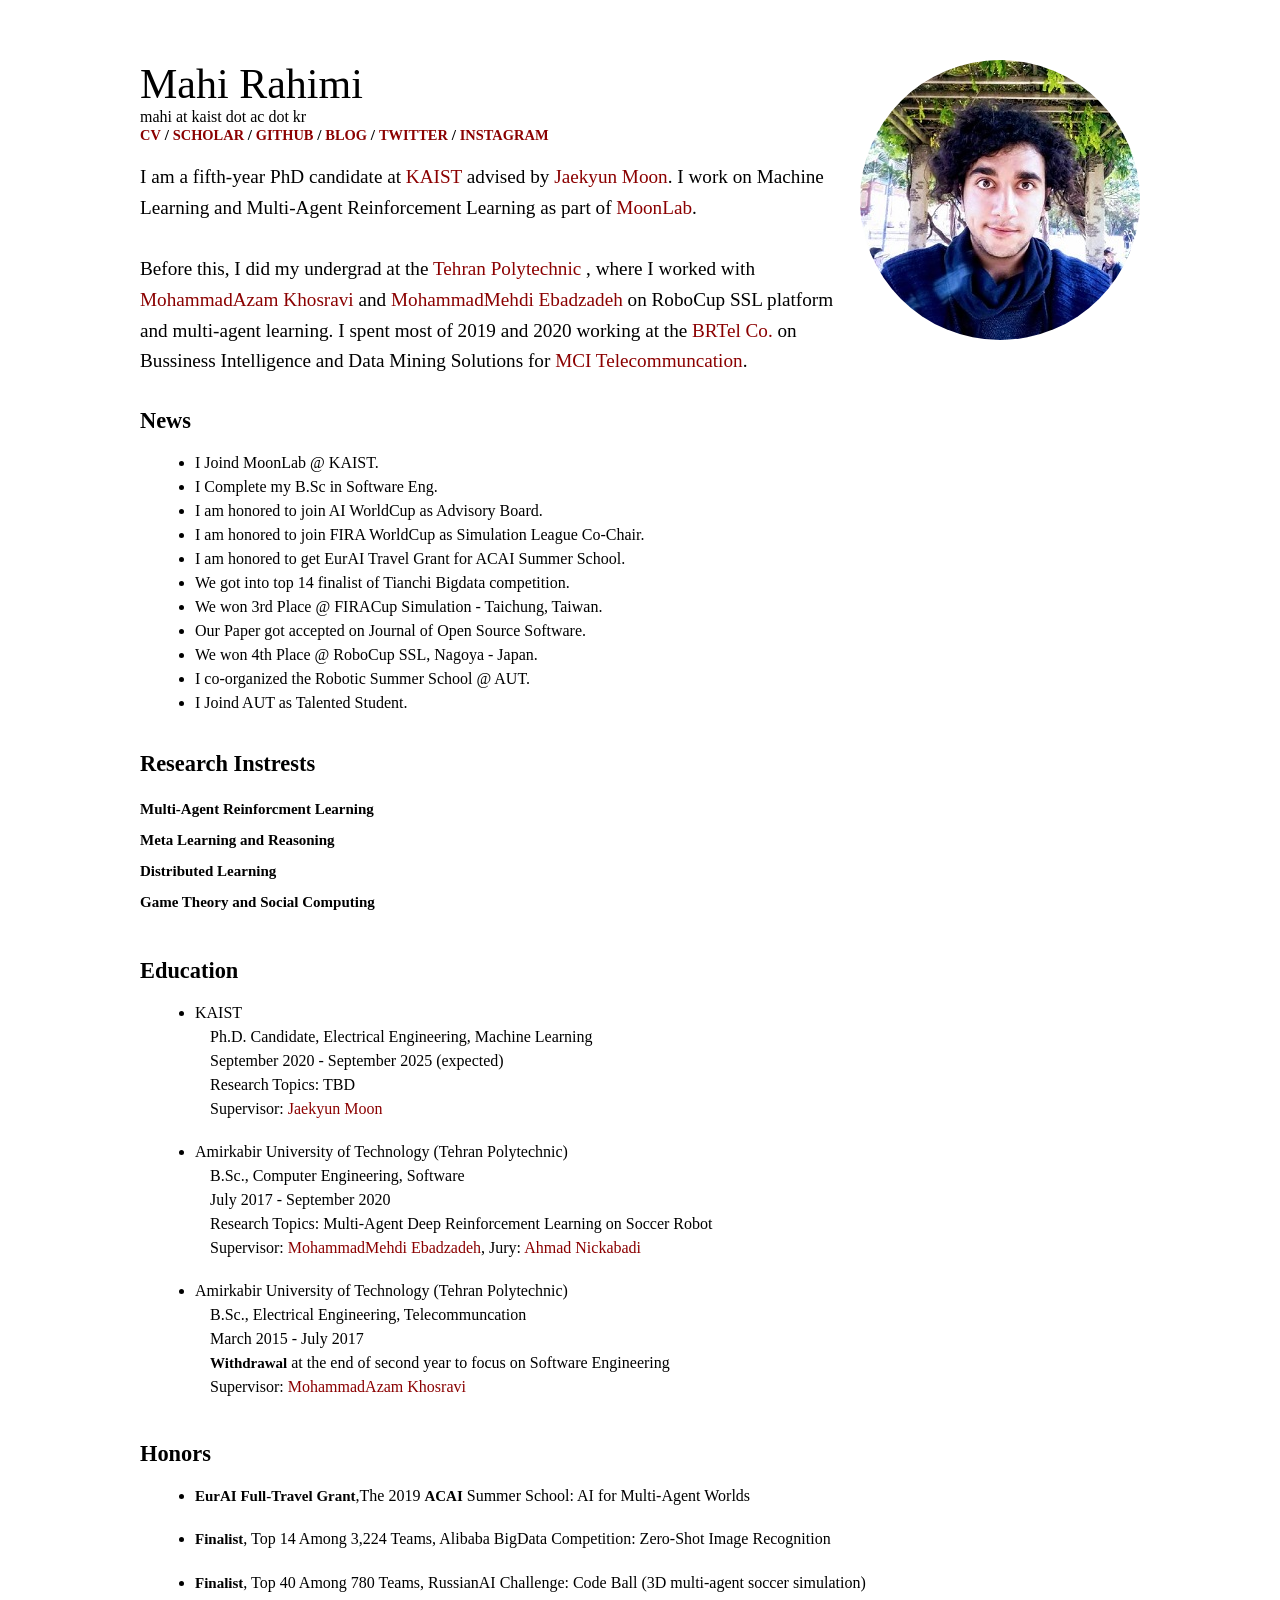
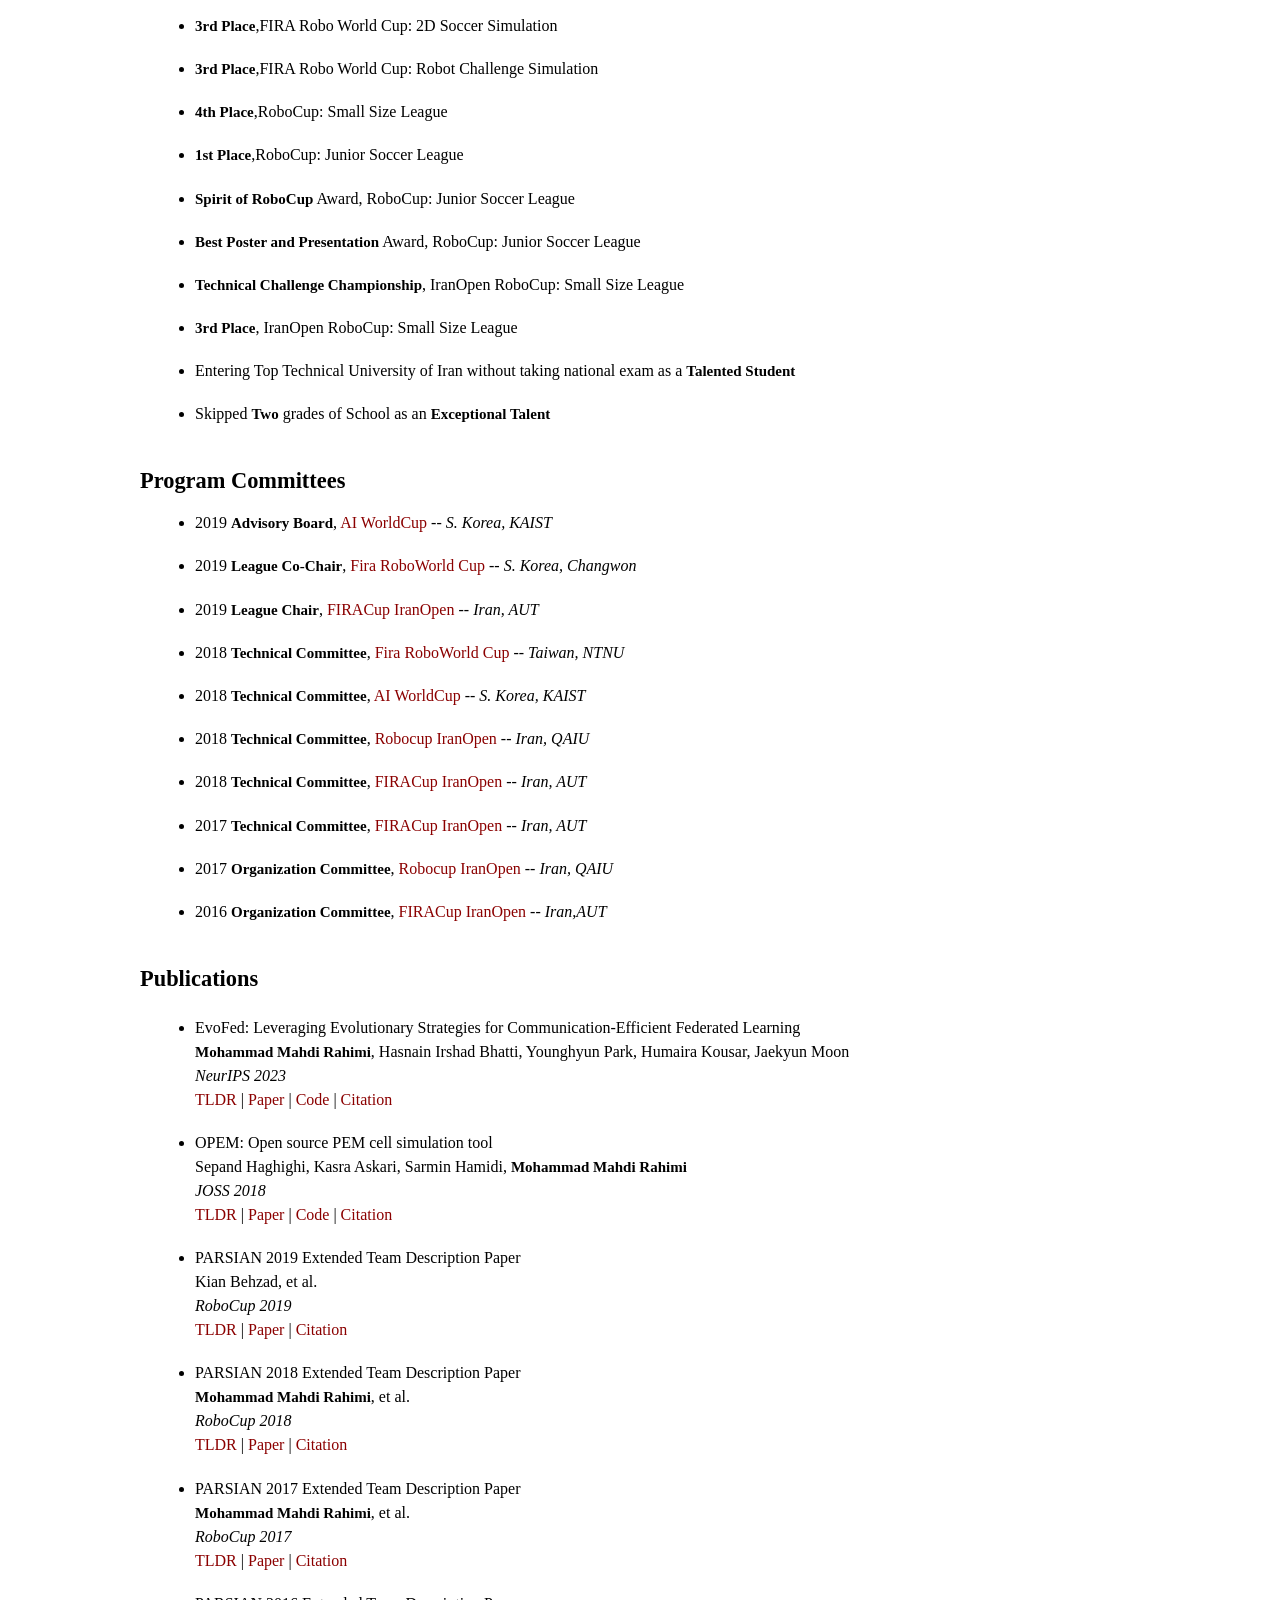
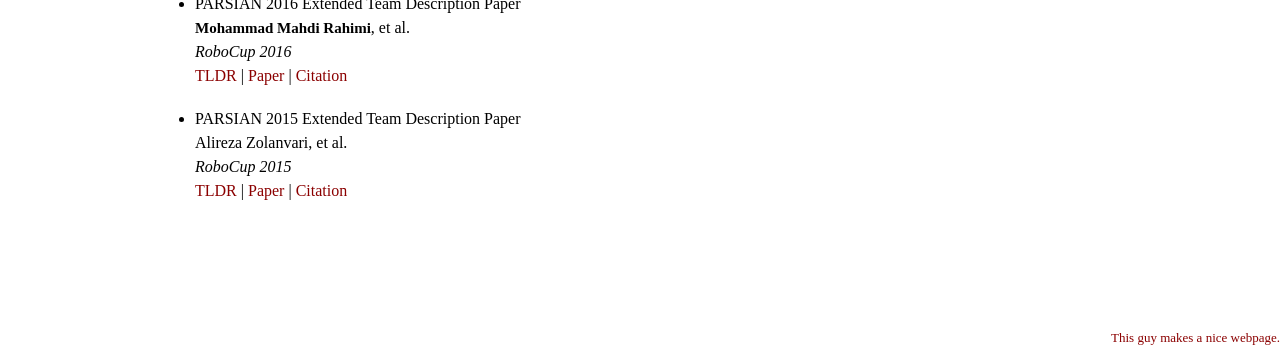
==== index.html @ 93bc9d9a "Update index.html" ====
<!DOCTYPE html>

<html>
<head>
  <meta charset="utf-8" />
  <title>Mahi Rahimi &mdash; Home</title>
  <link rel="stylesheet" href="master.css" />
  <link href="https://fonts.googleapis.com/css?family=Roboto+Slab:300,400,700" rel="stylesheet">

  <script>
      function unhide(divID) {
          var item = document.getElementById(divID);
          if (item) {
              item.className=(item.className=='hidden')?'unhidden':'hidden';
          }
      }
  </script>

<!-- Global site tag (gtag.js) - Google Analytics -->
<script async src="https://www.googletagmanager.com/gtag/js?id=G-8Z6H6C3QBH"></script>
<script>
  window.dataLayer = window.dataLayer || [];
  function gtag(){dataLayer.push(arguments);}
  gtag('js', new Date());
  gtag('config', 'G-8Z6H6C3QBH');
</script>

    <meta name="author" content="Mahi Rahimi">
    <meta name="keywords" content="Mahi Rahimi KAIST Moon Multi-Agent Game-Theory">
    <meta name="robots" content="index,follow">
    <meta name="description" content="Homepage of Mahi Rahimi KAIST MoonLab">

</head>

<body>
<div class="wrapper">

  <div class="posts-wrapper">
    <div class="post">
      <img src='full.jpg' style="float:right; width:280px"/>

      <name>Mahi Rahimi</name>
      <br>
      mahi at kaist dot ac dot kr<br>
      <h2>
        
<!--         <a style="font-size: 0.95em; font-weight:700" href="https://www.overleaf.com/read/gzxkkqqchrxc" target="_blank">CV</a> -->
        <a style="font-size: 0.95em; font-weight:700" href="Work_CV.pdf" target="_blank">CV</a>
<!--         / <a style="font-size: 0.95em; font-weight:700" href="Academic_CV.pdf" target="_blank">BIO</a> -->
        / <a style="font-size: 0.95em; font-weight:700" href="https://scholar.google.com/citations?user=O-KLBfAAAAAJ&hl=en" target="_blank"> Scholar </a>
        / <a style="font-size: 0.95em; font-weight:700" href="https://www.github.com/mahi97" target="_blank">GitHub</a>
        / <a style="font-size: 0.95em; font-weight:700" href="https://mahi97.github.io/mahi-log" target="_blank">Blog</a>
        / <a style="font-size: 0.95em; font-weight:700" href="https://twitter.com/MahiRahimi" target="_blank">Twitter</a>
        / <a style="font-size: 0.95em; font-weight:700" href="https://www.instagram.com/__.mahi.__" target="_blank">Instagram</a>
      </h2>
      <br> <br>
      <p>I am a fifth-year PhD candidate at <a href="http://ee.kaist.ac.kr" target="_blank">KAIST</a>
        advised by <a href="http://comstolab.kaist.ac.kr/people.html" target="_blank">Jaekyun Moon</a>.
         I work on Machine Learning and Multi-Agent Reinforcement Learning as part of
         <a href="http://comstolab.kaist.ac.kr" target="_blank">MoonLab</a>.
      <br> <br>
      Before this, I did my undergrad at the <a href="http://ce.aut.ac.ir" target="_blank">Tehran Polytechnic</a>
      , where I worked with <a href="https://scholar.google.com/citations?user=Q7F-doQAAAAJ&hl=en" target="_blank">MohammadAzam Khosravi</a> and <a href="https://scholar.google.com/citations?user=080Y_lUAAAAJ&hl=en" target="_blank">MohammadMehdi Ebadzadeh</a>
      on RoboCup SSL platform and multi-agent learning.
       I spent most of 2019 and 2020 working at the <a href="https://brtel.co/" target="_blank">BRTel Co.</a> on Bussiness Intelligence and Data Mining Solutions for <a href="https://mci.ir/" target="_blank"> MCI Telecommuncation</a>.



      <br> <br>
    </div>

    <div class="posts-wrapper" style="clear:both">
      <h3 style="margin-bottom:0.75em;">News</h3>

      <ul style="padding-left: 40px">
        <li>I Joind MoonLab @ KAIST.</li>
        <li>I Complete my B.Sc in Software Eng.</li>
        <li>I am honored to join AI WorldCup as Advisory Board. </li>
        <li>I am honored to join FIRA WorldCup as Simulation League Co-Chair. </li>
        <li>I am honored to get EurAI Travel Grant for ACAI Summer School. </li>
        <li>We got into top 14 finalist of Tianchi Bigdata competition.</li>
        <li>We won 3rd Place @ FIRACup Simulation - Taichung, Taiwan.</li>
        <li>Our Paper got accepted on Journal of Open Source Software. </li>
        <li>We won 4th Place @ RoboCup SSL, Nagoya - Japan. </li>
        <li>I co-organized the Robotic Summer School @ AUT.</li>
        <li>I Joind AUT as Talented Student. </li>
      </ul>
    </div>
    <br><br>
    <div class="posts-wrapper" style="clear:both">
      <h3 style="margin-bottom:0.75em;">Research Instrests</h3>
      <p>
        <b>Multi-Agent Reinforcment Learning</b><br>
        <b>Meta Learning and Reasoning</b><br>
        <b>Distributed Learning</b><br>
        <b>Game Theory and Social Computing</b>
      </p>
      <br>
    </div>

  </div>

  <div class="posts-wrapper" style="clear:both">
    <h3 style="margin-bottom:0.75em;">Education</h3>
    <ul class="edu">
      <li> KAIST
        <ul style="list-style-type:none">
          <li> Ph.D. Candidate, Electrical Engineering, Machine Learning</li>
          <li> September 2020 - September 2025 (expected) </li>
          <li> Research Topics: TBD </li>
        	<li> Supervisor: <a href="http://comstolab.kaist.ac.kr/people.html" target="_blank">Jaekyun Moon</a></li>
        </ul>
      </li>
      <li> Amirkabir University of Technology (Tehran Polytechnic)
        <ul style="list-style-type:none">
          <li> B.Sc., Computer Engineering, Software</li>
          <li> July 2017 - September 2020 </li>
          <li> Research Topics: Multi-Agent Deep Reinforcement Learning on Soccer Robot </li>
        	<li> Supervisor: <a href="https://scholar.google.com/citations?user=080Y_lUAAAAJ&hl=en" target="_blank">MohammadMehdi Ebadzadeh</a>, Jury: <a href="https://scholar.google.com/citations?user=pSMNSZwAAAAJ&hl=en" target="_blank">Ahmad Nickabadi</a> </li>
        </ul>
      </li>

      <li> Amirkabir University of Technology (Tehran Polytechnic)
        <ul style="list-style-type:none">
          <li> B.Sc., Electrical Engineering, Telecommuncation</li>
          <li> March 2015 - July 2017 </li>
          <li> <b>Withdrawal</b> at the end of second year to focus on Software Engineering</li>
          <li> Supervisor: <a href="https://scholar.google.com/citations?user=Q7F-doQAAAAJ&hl=en" target="_blank">MohammadAzam Khosravi</a></li>
        </ul>
      </li>
    </ul>
    <br>
  </div>


  <div class="posts-wrapper" style="clear:both">
    <h3 style="margin-bottom:0.75em;">Honors</h3>
    <ul class="edu">
      <li> <b>EurAI Full-Travel Grant</b>,The 2019 <b>ACAI</b> Summer School: AI for Multi-Agent Worlds</li>
      <li> <b>Finalist</b>, Top 14 Among 3,224 Teams, Alibaba BigData Competition: Zero-Shot Image Recognition</li>
      <li> <b>Finalist</b>, Top 40 Among 780 Teams, RussianAI Challenge: Code Ball (3D multi-agent soccer simulation)</li>
      <li> <b>3rd Place</b>,FIRA Robo World Cup: 2D Soccer Simulation</li>
      <li> <b>3rd Place</b>,FIRA Robo World Cup: Robot Challenge Simulation</li>
      <li> <b>4th Place</b>,RoboCup: Small Size League</li>
      <li> <b>1st Place</b>,RoboCup: Junior Soccer League</li>
      <li> <b>Spirit of RoboCup</b> Award, RoboCup: Junior Soccer League</li>
      <li> <b>Best Poster and Presentation</b> Award, RoboCup: Junior Soccer League</li>
      <li> <b>Technical Challenge Championship</b>, IranOpen RoboCup: Small Size League</li>
      <li> <b>3rd Place</b>, IranOpen RoboCup: Small Size League</li>
      <li> Entering Top Technical University of Iran without taking national exam as a <b>Talented Student</b> </li>
      <li> Skipped <b>Two</b> grades of School as an <b>Exceptional Talent</b></li>
    </ul>
    <br>
  </div>

  <div class="posts-wrapper" style="clear:both">
    <h3 style="margin-bottom:0.75em;">Program Committees</h3>
    <ul class="edu">
      <li> 2019 <b>Advisory Board</b>, <a href="https://aiworldcup.org" target="_blank">AI WorldCup</a> -- <i>S. Korea, KAIST</i></li>
      <li> 2019 <b>League Co-Chair</b>, <a href="https://www.firaworldcup.org" target="_blank">Fira RoboWorld Cup</a> -- <i>S. Korea, Changwon</i> </li>
      <li> 2019 <b>League Chair</b>, <a href="http://iran2020.firaworldcup.org/" target="_blank">FIRACup IranOpen</a> -- <i>Iran, AUT</i> </li>
      <li> 2018 <b>Technical Committee</b>, <a href="https://www.firaworldcup.org" target="_blank">Fira RoboWorld Cup</a> -- <i>Taiwan, NTNU</i> </li>
      <li> 2018 <b>Technical Committee</b>, <a href="https://aiworldcup.org" target="_blank">AI WorldCup</a> -- <i>S. Korea, KAIST</i> </li>
      <li> 2018 <b>Technical Committee</b>, <a href="www.iranopen.ir" target="_blank">Robocup IranOpen </a> -- <i>Iran, QAIU</i> </li>
      <li> 2018 <b>Technical Committee</b>, <a href="http://iran2020.firaworldcup.org/" target="_blank">FIRACup IranOpen</a> -- <i>Iran, AUT</i> </li>
      <li> 2017 <b>Technical Committee</b>, <a href="http://iran2020.firaworldcup.org/" target="_blank">FIRACup IranOpen</a> -- <i>Iran, AUT</i> </li>
      <li> 2017 <b>Organization Committee</b>, <a href="www.iranopen.ir" target="_blank">Robocup IranOpen </a> -- <i>Iran, QAIU</i> </li>
      <li> 2016 <b>Organization Committee</b>, <a href="http://iran2020.firaworldcup.org/" target="_blank">FIRACup IranOpen</a> -- <i>Iran,AUT</i> </li>
    </ul>
    <br>
  </div>


  <div class="posts-wrapper" style="clear:both">
    <h3 style="margin-bottom:0.75em;">Publications</h3>
    </i>
    <p>

      <ul class="edu">

        <li>
          <a href="https://proceedings.neurips.cc/paper_files/paper/2023/file/c48fe446e651cd49fb58a6833e015103-Paper-Conference.pdf" target="_blank" style="color:black;font-size:1.0em">
          EvoFed: Leveraging Evolutionary Strategies for Communication-Efficient Federated Learning</a><br>
          <b>Mohammad Mahdi Rahimi</b>, Hasnain Irshad Bhatti, Younghyun Park, Humaira Kousar, Jaekyun Moon<br>
          <i>NeurIPS 2023</i><br>
          <a href="javascript:unhide('rahimi2023evofedtldr');">TLDR</a> |
          <a href="https://proceedings.neurips.cc/paper_files/paper/2023/file/c48fe446e651cd49fb58a6833e015103-Paper-Conference.pdf" target="_blank">Paper</a> |
          <a href="https://github.com/mahi97/EvoFL" target="_blank">Code</a> |
          <a href="javascript:unhide('rahimi2023evofed');">Citation</a>
          <div id="rahimi2023evofedtldr" class="hidden">
            <b>TLDR:</b>
            EvoFed integrates Evolutionary Strategies with Federated Learning (FL) to reduce communication costs in distributed training. Instead of sharing model parameters, nodes transmit similarity measures between local and perturbed models, generated synchronously using random seeds. This reduces the communication load while preserving model performance. EvoFed achieves comparable results to FedAvg with reduced communication but requires more local processing.
            <br>
          </div>
        <div id="rahimi2023evofed" class="hidden">
          <pre>@article{rahimi2024evofed,
                title={EvoFed: leveraging evolutionary strategies for communication-efficient federated learning},
                author={Rahimi, Mohammad Mahdi and Bhatti, Hasnain Irshad and Park, Younghyun and Kousar, Humaira and Kim, Do-Yeon and Moon, Jaekyun},
                journal={Advances in Neural Information Processing Systems},
                volume={36},
                year={2024}
              }           
           </pre>
         </div>
    </li>


      <li>
            <a href="https://joss.theoj.org/papers/10.21105/joss.00676.pdf" target="_blank" style="color:black;font-size:1.0em">
            OPEM: Open source PEM cell simulation tool</a><br>
            Sepand Haghighi, Kasra Askari, Sarmin Hamidi, <b>Mohammad Mahdi Rahimi</b><br>
            <i>JOSS 2018</i><br>
            <a href="javascript:unhide('haghighi2018opemtldr');">TLDR</a> |
            <a href="https://joss.theoj.org/papers/10.21105/joss.00676.pdf" target="_blank">Paper</a> |
            <a href="https://github.com/ECSIM/OPEM" target="_blank">Code</a> |
            <a href="javascript:unhide('haghighi2018opem');">Citation</a>
            <div id="haghighi2018opemtldr" class="hidden">
              <b>TLDR:</b>
               The sun and wind as renewable energy sources are attracting more regard as alternative energy sources. In addition to the decreasing fuel sources, pollution and global warming are important problems. Fuel cells are a beneficial energy technology that generates electric energy through the reaction between the fuel sources rich in hydrogen and oxygen. In comparsion with combustion engines, fuel cells have many advantages, such as high efficiency and low emissions. Furthermore the by-products of fuel cells are heat and water. Proton exchange membrane fuel cells (PEMFCs) have attracted much interests recently. PEM fuel cells are Pollution-Free high-efficiency power sources for urban vehicles that recently corporate by legislative initiatives.
              <br>
            </div>
          <div id="haghighi2018opem" class="hidden">
            <pre>@article{haghighi2018opem,
                title={OPEM: Open source PEM cell simulation tool},
                author={Haghighi, Sepand and Askari, Kasra and Hamidi, Sarmin and Rahimi, Mohammad Mahdi},
                journal={Journal of Open Source Software},
                volume={3},
                number={27},
                pages={676},
                year={2018}}
             </pre>
           </div>
      </li>

      <li>
            <a href="https://www.semanticscholar.org/paper/PARSIAN-2019-Extended-Team-Description-Paper-Behzad-Daneshmand/8ad8463f1a042f6192ae39bd8feb6b252283519b?p2df" target="_blank" style="color:black;font-size:1.0em">
            PARSIAN 2019 Extended Team Description Paper</a><br>
            Kian Behzad, et al. <br>
            <i>RoboCup 2019</i><br>
            <a href="javascript:unhide('behzad2019parsiantldr');">TLDR</a> |
            <a href="https://ssl.robocup.org/wp-content/uploads/2019/03/2019_ETDP_Parsian.pdf" target="_blank">Paper</a> |
            <a href="javascript:unhide('behzad2019parsian');">Citation</a>
            <div id="behzad2019parsiantldr" class="hidden">
              <b>TLDR:</b>
               This paper illustrates detailed mechanical, electronics, control, and software improvements made by Parsian Small Size Soccer team since last year. The notable mechanical change is improving the dribbler system to receive and control the ball more proficiently. Likewise, some improvements have been made in electronic to cooperate more efficiently with the software system. We used computational geometry algorithm to improve the path planning. Moreover, providing the inverse-model of the robots’ kinematics was profitable to correct the robot motion. New developments in the log analyzer have also been provided. Lastly, an attempt to learn the opponent defense strategies have been explained.
               <br>
            </div>
          <div id="behzad2019parsian" class="hidden">
            <pre>@article{behzad2019parsian,
                  title={PARSIAN 2019 Extended Team Description Paper},
                  author={Behzad, Kian and Daneshmand, Elham and Moradi, Nadia and
                    Hajmohammadi,Mahdi and Onidin, Mohammad Reza Kolani and
                    Gharib, Yasamin Alizadeh and Pirmoradi, Atiyeh and
                    Rahimi, Mohammad Mahdi and Shirazi, Mohammad Mahdi and Khosravi, Mohammad Azam}
                }
             </pre>
           </div>
      </li>

      <li>
            <a href="https://ssl.robocup.org/wp-content/uploads/2019/01/2018_ETDP_Parsian.pdf" target="_blank" style="color:black;font-size:1.0em">
            PARSIAN 2018 Extended Team Description Paper</a><br>
            <b>Mohammad Mahdi Rahimi</b>, et al.<br>
            <i>RoboCup 2018</i><br>
            <a href="javascript:unhide('Rahimi2018PARSIAN2Etldr');">TLDR</a> |
            <a href="https://ssl.robocup.org/wp-content/uploads/2019/01/2018_ETDP_Parsian.pdf" target="_blank">Paper</a> |
            <a href="javascript:unhide('Rahimi2018PARSIAN2E');">Citation</a>
            <div id="Rahimi2018PARSIAN2Etldr" class="hidden">
              <b>TLDR:</b>
               This paper presents Parsian’s hardware elaboration, the soft-ware architecture and all improvements that have been made since lastyear,  including  useful  innovations  in  hardware,  e.g.  new  ball  detectionsensor, debugger module and robot’s fault recovery. Noteworthy enhance-ments in software such as micro-service architecture by ROS, open loopmotion correction, motion profiler and new obstacle avoidance strategyare described.
               <br>
            </div>
          <div id="Rahimi2018PARSIAN2E" class="hidden">
            <pre>@inproceedings{Rahimi2018PARSIAN2E,
                  title={PARSIAN 2018 Extended Team Description Paper},
                  author={M. Rahimi and M. M. Shirazi and Maziar Arfaee and Mohammad Amin Najaf Gholian
                    and A. H. Zamani and H. Hosseini and Fateme Hashemi Chaleshtori and N. Moradi and
                    Atousa Ahsani and M. Jafari and A. Zahedi and Parsa Abdollahi and A. Zolanvari
                    and M. Azam and Khosravi},
                  year={2018}
                }
             </pre>
           </div>
      </li>

      <li>
            <a href="https://www.semanticscholar.org/paper/PARSIAN-2017-Extended-Team-Description-Paper-Rahimi-Shirazi/328ae68847ac7a5f321003110d9495342720f6fa#citing-papers" target="_blank" style="color:black;font-size:1.0em">
            PARSIAN 2017 Extended Team Description Paper</a><br>
            <b>Mohammad Mahdi Rahimi</b>, et al.<br>
            <i>RoboCup 2017</i><br>
            <a href="javascript:unhide('Rahimi2017PARSIAN2Etldr');">TLDR</a> |
            <a href="https://www.robocup2017.org/file/symposium/soccer_sml_size/Robocupssl2017-final14.pdf" target="_blank">Paper</a> |
            <a href="javascript:unhide('Rahimi2017PARSIAN2E');">Citation</a>
            <div id="Rahimi2017PARSIAN2Etldr" class="hidden">
              <b>TLDR:</b>
               In this paper detailed description of Parsian robots’ hardware improvement, as well as the software architecture with focus on new improvements that have been made since last year, is represented. Improvements and developments that seemed innovative and useful in hardware like fault detection, two way communication and dribbler system and also improvements in software such as pass and interception skills’ behavior, adaptive attack strategy for regular game and reactive offense and defense for free kicks will be discussed in detail.
               <br>
            </div>
          <div id="Rahimi2017PARSIAN2E" class="hidden">
            <pre>@inproceedings{Rahimi2017PARSIAN2E,
                  title={PARSIAN 2017 Extended Team Description Paper},
                  author={M. Rahimi and M. M. Shirazi and Maziar Arfaee and Mohammad Amin Najaf Gholian and
                    A. H. Zamani and H. Hosseini and Fateme Hashemi Chaleshtori and
                    N. Moradi and Atousa Ahsani and M. Jafari and A. Zahedi and
                    Parsa Abdollahi and A. Zolanvari and M. Azam and Khosravi}
                  year={2017}
                }
             </pre>
           </div>
      </li>

      <li>
            <a href="https://ssl.robocup.org/wp-content/uploads/2019/01/2016_ETDP_Parsian.pdf" target="_blank" style="color:black;font-size:1.0em">
            PARSIAN 2016 Extended Team Description Paper</a><br>
            <b>Mohammad Mahdi Rahimi</b>, et al.<br>
            <i>RoboCup 2016</i><br>
            <a href="javascript:unhide('Rahimi2017PARSIAN2Etldr');">TLDR</a> |
            <a href="https://ssl.robocup.org/wp-content/uploads/2019/01/2016_ETDP_Parsian.pdf" target="_blank">Paper</a> |
            <a href="javascript:unhide('Rahimi2017PARSIAN2E');">Citation</a>
            <div id="Rahimi2017PARSIAN2Etldr" class="hidden">
              <b>TLDR:</b>
               The Parsianteam placed top eight teams in the Small Size League  of RoboCup 2015. In this paper, we  present our robots’ current design in mechanical, electrical and the team’s recent work on the  offensive  and defensive  tactics,  low  level  skills.  Among  the offensive tactics, we introduce new features in our visual planner and that in both play on and play off then We present a change in defense mark  system  that  increase  reliability  and  robot  ball-manipulation skill that keep ball till asuitable situation occurs. Finally, we describe improvements  to the  ball and robots state estimation  algorithms  by profiling robots and field.
               <br>
            </div>
          <div id="Rahimi2017PARSIAN2E" class="hidden">
            <pre>@article{zolanvarimohammad,
                    title={PARSIAN 2016 Extended Team Description Paper},
                    author={Mohammad Mahdi Rahimi, Mohammad Mahdi Shirazi, Seyede Parisa Dajkhosh,
                      Alireza Zolanvari, Maziar Arfaee, Hamidreza Kazemi Khoshkijari,
                      Amirhossein Abbasi Fashami, Alireza Saeidi Shahrivar and
                      Mohammad Azam Khosravi.}
                  }
             </pre>
           </div>
      </li>

      <li>
            <a href="https://ssl.robocup.org/wp-content/uploads/2019/01/2015_TDP_Parsian.pdf" target="_blank" style="color:black;font-size:1.0em">
            PARSIAN 2015 Extended Team Description Paper</a><br>
            Alireza Zolanvari, et al.<br>
            <i>RoboCup 2015</i><br>
            <a href="javascript:unhide('naderialirezatldr');">TLDR</a> |
            <a href="https://ssl.robocup.org/wp-content/uploads/2019/01/2015_TDP_Parsian.pdf" target="_blank">Paper</a> |
            <a href="javascript:unhide('naderialireza');">Citation</a>
            <div id="naderialirezatldr" class="hidden">
              <b>TLDR:</b>
               This is the team description paper of the Small Size Soccer Robot team “PARSIAN” for entering the RoboCup 2015 competitions in China. In this  paper  we  will  represent  our  robots’  current  design  in  mechanical, electrical,  control  and  software  parts.  Improvements  and  developments  like new mechanical design, control system, visual plannerand enhancements in predefined plays.
               <br>
            </div>
          <div id="naderialireza" class="hidden">
            <pre>@article{naderialireza,
                  title={PARSIAN 2015 Extended Team Description Paper},
                  author={Alireza Zolanvari, Mohammad Mahdi Shirazi, Seyede Parisa Dajkhosh,
                  Amir Mohammad Naderi, Maziar Arfaee, Mohammad Behbooei, Hamidreza Kazemi Khoshkijari,
                  Erfan Tazimi, Mohammad Mahdi Rahimi and Alireza Saeidi Shahrivar.}
                }
             </pre>
           </div>
         </li>
      </ul>
    </p>
  </div>

</div>

<table width="100%" cellspacing="0" cellpadding="20" border="0" align="center">
      <tbody><tr>
        <td>
        <br>
        <p align="right"><font size="2">
          <a href="https://www.ericswallace.com/">This guy makes a nice webpage.</a>
          </font>
        </p>
        </td>
      </tr>
  </tbody></table>

</body>
</html>
---- master.css ----
article,
aside,
details,
figcaption,
figure,
footer,
header,
hgroup,
menu,
nav,
section {
	display: block;
}

/* General Elements */

* {
	margin: 0;
	padding: 0;
	outline: 0 none;
}

html {
	height: 100%;
}

b {
    font-family: "TeXGyrePagella", "Palatino Linotype", "Book Antiqua", Palatino, serif;
    font-size: 15px;
    font-weight: 700;
}

font-family: "TeXGyrePagella", "Palatino Linotype", "Book Antiqua", Palatino, serif; /*'Lato', Verdana, Helvetica, sans-serif;*/
@font-face {
	font-family: "TeXGyrePagella", "Palatino Linotype", "Book Antiqua", Palatino, serif; /*'Lato', Verdana, Helvetica, sans-serif;*/
}

@font-face {
	font-family: "TeXGyrePagella", "Palatino Linotype", "Book Antiqua", Palatino, serif; /*'Lato', Verdana, Helvetica, sans-serif;*/
}

name {
font-family: "TeXGyrePagella", "Palatino Linotype", "Book Antiqua", Palatino, serif; /*'Lato', Verdana, Helvetica, sans-serif;*/
font-size: 42px;
}

h1 {
	font-family: "TeXGyrePagella", "Palatino Linotype", "Book Antiqua", Palatino, serif; /*'Lato', Verdana, Helvetica, sans-serif;*/
	font-size:2em;
	text-transform:uppercase;
	font-weight: 700;
}

h3 {
	font-family: "TeXGyrePagella", "Palatino Linotype", "Book Antiqua", Palatino, serif; /*'Lato', Verdana, Helvetica, sans-serif;*/
	font-size:1.4em;
	/* text-transform:uppercase; */
	font-weight: 700;
	margin-bottom: 3px
}

h2 {
	font-family: "TeXGyrePagella", "Palatino Linotype", "Book Antiqua", Palatino, serif; /*'Lato', Verdana, Helvetica, sans-serif;*/
	font-size:0.95em;
	text-transform:uppercase;
	font-weight: 700;
	display: inline;
}

body {
	font-family: "TeXGyrePagella", "Palatino Linotype", "Book Antiqua", Palatino, serif; /*'Lato', Verdana, Helvetica, sans-serif;*/
	color: #000;

	height: 100%;
	margin: 0;
	background-repeat: no-repeat;
	background-attachment: fixed;
	text-size-adjust: 220%;
	-ms-text-size-adjust: 220%;
	-moz-text-size-adjust: 220%;
	-webkit-text-size-adjust: 220%;
}

img {
	vertical-align: middle;
	border: 0 none;
	display: block;
    margin: 0 auto;
    height: auto;
    width: 100%;
    -webkit-border-radius: 99%;
    border-radius: 99%;
    -moz-border-radius: 90%;
    -ms-border-radius: 90%;
    -o-border-radius: 90%;
}

a {
	padding-bottom: 5px;
	color: darkred;
	text-decoration: none;
	cursor: pointer;
	/* font-size: 0.9em; */
	/* font-weight: 400; */
}

a:hover {
	position:relative;
	top:-2px;
}

p {
	margin-bottom: 24px;
	font-size: 1.2em;
	font-weight: 300;
	line-height: 1.6;

	-webkit-font-smoothing: antialiased;
}

p:last-child {
	margin-bottom: 0;
}

p.intro {
	font-size: 1.2em;
}


ul {
	margin-bottom: 24px;
	font-size: 1em;
	font-weight: 300;
	line-height: 1.5em;
	margin-left: 15px;
	margin-right: 60px;
	-webkit-font-smoothing: antialiased;
}

@media (max-width : 1023px) { /*for mobile to prevent double width lines in browser*/
   ul {
	  line-height: 1em;
   }
}


ul:last-child {
	margin-bottom: 0;
}

ul.intro {
	font-size: 1em;
}

ul.edu{
padding-left: 40px
}

ul.edu > li{
	margin-bottom: 1.2em;
}

ul.pubs > li{
	margin-bottom: 1.2em;
}

.aParent div {
  float: left;
  clear: both;
}

.wrapper {
	margin-top: 60px;
	margin-left: 60px;
	margin-right: 60px;
    padding-bottom: 2cm;
}

.posts-wrapper {
	max-width: 1000px;
	margin-left:auto;
	margin-right:auto;
}

.question {
	margin-left: 40px;
	padding:5px;
	border-width:1px;
	border-color:darkred;
	border-style: solid solid solid solid;
 	height: 192px; width: 800px; overflow: auto;
 	font-size:0.8em;
}

.post {
}


.hidden {
    display: none;
}
.unhidden {
    display: table;
    position:relative;
/*    width:80%;
*/}

pre {
	background-color: #f5f5f5;
	color: #110000;
	border: 3;
	font-size:0.9em;
	line-height:1.2em;
	max-width: 950px;

	whitewhite-space: pre-wrap;       /* css-3 */
	whitewhite-space: -pre-wrap;      /* Opera 4-6 */
	whitewhite-space: -o-pre-wrap;    /* Opera 7 */
	word-wrap: break-word;       /* Internet Explorer 5+ */
	whitewhite-space: -moz-pre-wrap;  /* Older Versions of Mozilla */
}


::-webkit-scrollbar {
    -webkit-appearance: none;
}

::-webkit-scrollbar:vertical {
    width: 0.75em;
}

/*::-webkit-scrollbar:horizontal {
    height: 12px;
}*/

::-webkit-scrollbar-thumb {
    background-color: rgba(0, 0, 0, .5);
    border-radius: 1em;
    border: 2px solid #ffffff;
}

.badge-code {
    color: #fff;
    background-color: #28a745;
}
.badge {
    display: inline-block;
    padding: .25em .4em;
    font-size: 75%;
    font-weight: 700;
    line-height: 1;
    text-align: center;
    white-space: nowrap;
    vertical-align: baseline;
    border-radius: .25rem;
}

.box{
    float:left;
    margin-right:20px;
}
.clear{
    clear:both;
}

.image-cropper {
    max-width: 100px;
    height: auto;
    position: relative;
    overflow: hidden;
}

/*.showme {
  display: none;
}

.showhim:hover .showme {
  display: block;
}*/
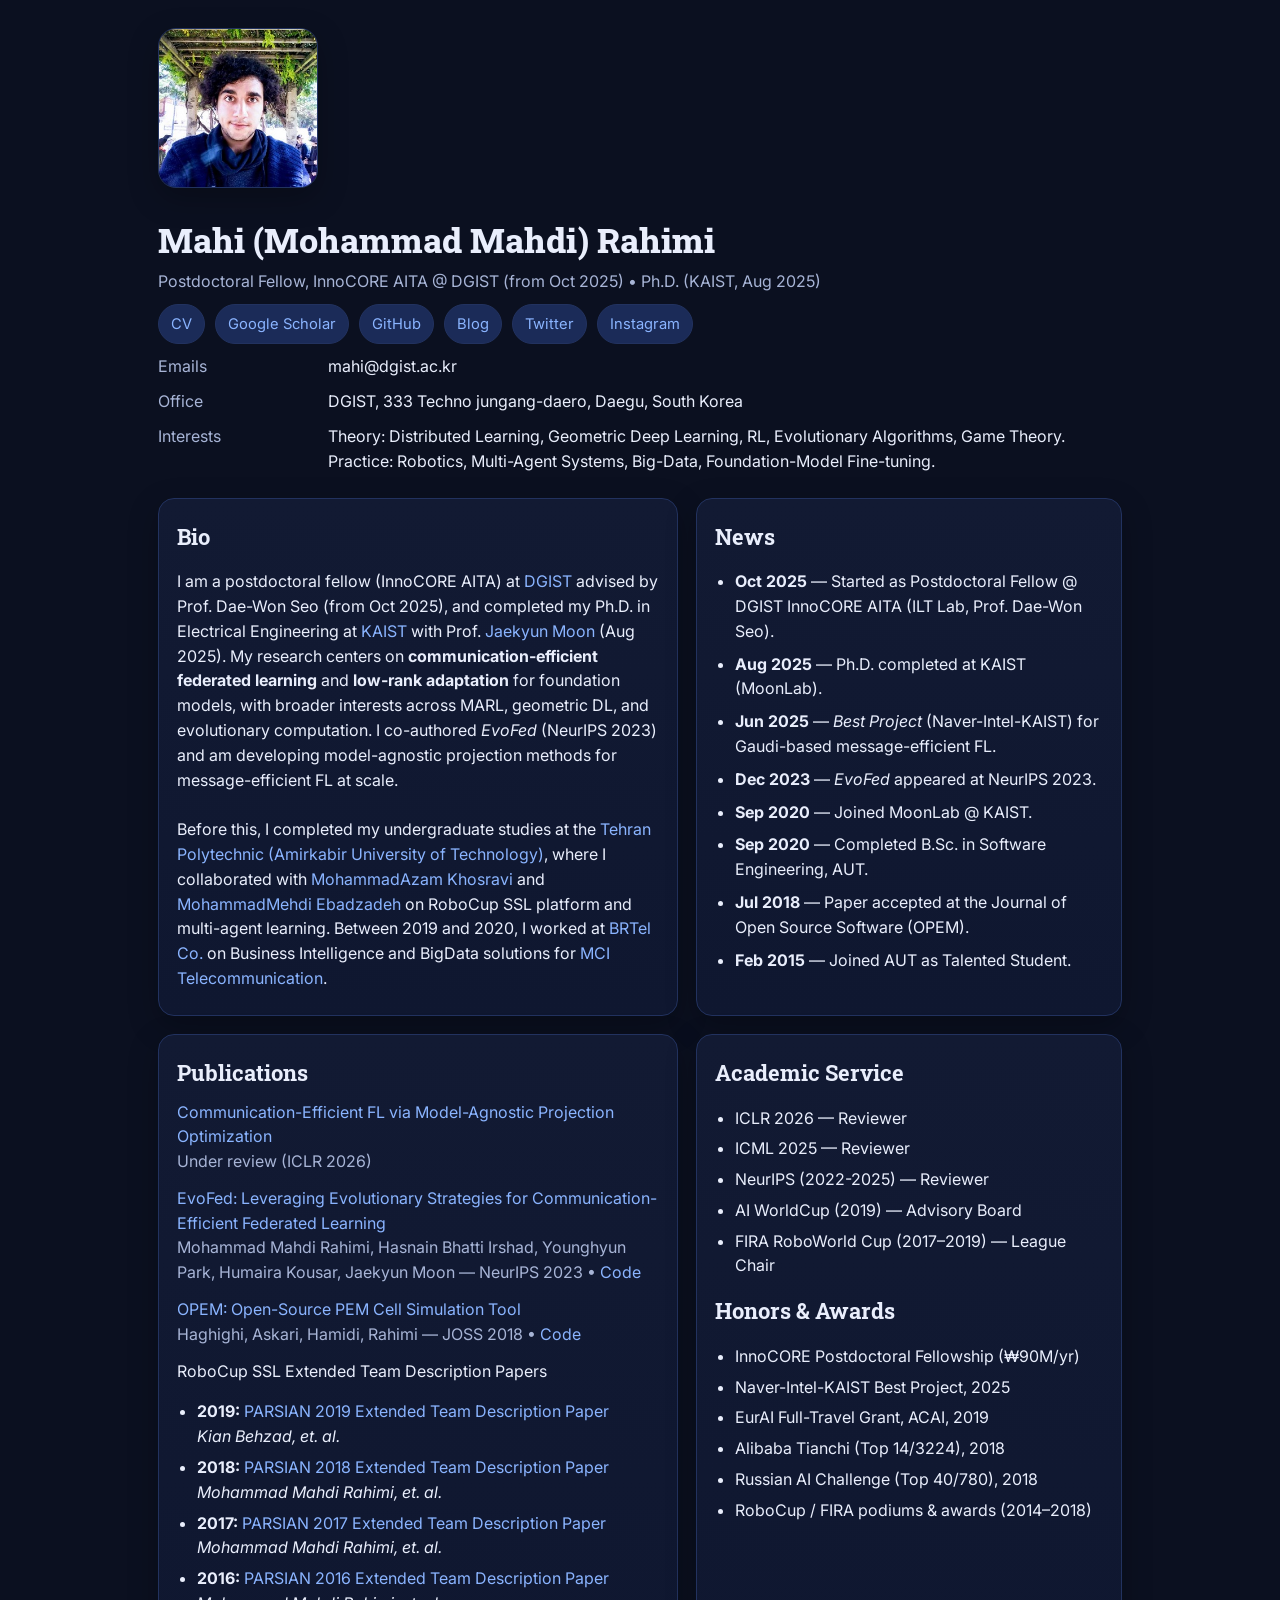
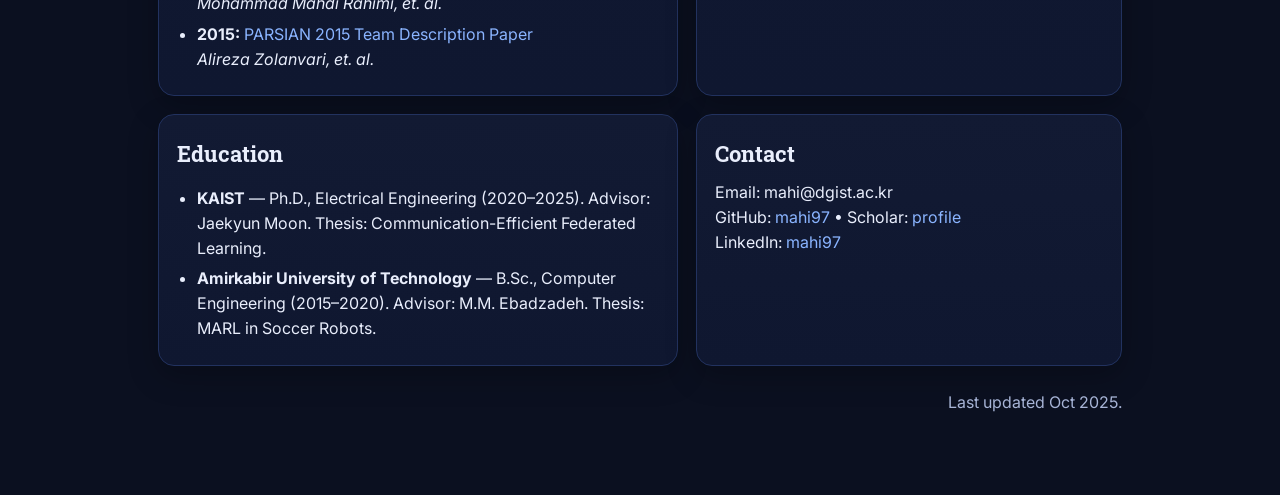
==== commit 1fdc51c9: "Update index.html" ====
--- a/index.html
+++ b/index.html
@@ -1,379 +1,212 @@
 <!DOCTYPE html>
-
-<html>
+<html lang="en">
 <head>
   <meta charset="utf-8" />
-  <title>Mahi Rahimi &mdash; Home</title>
-  <link rel="stylesheet" href="master.css" />
-  <link href="https://fonts.googleapis.com/css?family=Roboto+Slab:300,400,700" rel="stylesheet">
-
+  <meta name="viewport" content="width=device-width, initial-scale=1" />
+  <title>Mahi Rahimi — Home</title>
+  <meta name="author" content="Mahi Rahimi">
+  <meta name="keywords" content="Mahi Rahimi, Federated Learning, KAIST, DGIST, MoonLab, InnoCORE, MAPO, EvoFed">
+  <meta name="robots" content="index,follow">
+  <meta name="description" content="Homepage of Mahi Rahimi — Federated Learning, MARL, Geometric Deep Learning.">
+
+  <!-- Fonts -->
+  <link href="https://fonts.googleapis.com/css2?family=Inter:wght@300;400;600;700;800&family=Roboto+Slab:wght@300;400;700&display=swap" rel="stylesheet">
+
+  <!-- Analytics (unchanged) -->
+  <script async src="https://www.googletagmanager.com/gtag/js?id=G-8Z6H6C3QBH"></script>
   <script>
-      function unhide(divID) {
-          var item = document.getElementById(divID);
-          if (item) {
-              item.className=(item.className=='hidden')?'unhidden':'hidden';
-          }
-      }
+    window.dataLayer = window.dataLayer || [];
+    function gtag(){dataLayer.push(arguments);} gtag('js', new Date()); gtag('config', 'G-8Z6H6C3QBH');
   </script>
 
-<!-- Global site tag (gtag.js) - Google Analytics -->
-<script async src="https://www.googletagmanager.com/gtag/js?id=G-8Z6H6C3QBH"></script>
-<script>
-  window.dataLayer = window.dataLayer || [];
-  function gtag(){dataLayer.push(arguments);}
-  gtag('js', new Date());
-  gtag('config', 'G-8Z6H6C3QBH');
-</script>
-
-    <meta name="author" content="Mahi Rahimi">
-    <meta name="keywords" content="Mahi Rahimi KAIST Moon Multi-Agent Game-Theory">
-    <meta name="robots" content="index,follow">
-    <meta name="description" content="Homepage of Mahi Rahimi KAIST MoonLab">
-
+  <style>
+    :root{
+      --bg: #0b1020; /* deep ink */
+      --card: #121a33;
+      --card-2:#0f1730;
+      --fg: #e9eefc;
+      --muted:#a7b4d6;
+      --acc: #8ab4ff;
+      --chip:#1b2b58;
+      --border: #22325f;
+      --shadow: 0 10px 30px rgba(0,0,0,.25);
+    }
+    *{box-sizing:border-box}
+    html,body{margin:0;padding:0;background:var(--bg);color:var(--fg);font-family:Inter, system-ui,-apple-system, Segoe UI, Roboto, Helvetica, Arial, sans-serif; line-height:1.55}
+    a{color:var(--acc);text-decoration:none}
+    a:hover{text-decoration:underline}
+    .wrap{max-width:1000px;margin:0 auto;padding:28px 18px 80px}
+    header{display:flex;gap:24px;align-items:center;flex-wrap:wrap}
+    header img{width:160px;height:160px;border-radius:18px;object-fit:cover;border:1px solid var(--border);box-shadow:var(--shadow)}
+    .title h1{font-family:"Roboto Slab", Georgia, serif;font-weight:800;margin:.15rem 0;font-size:2.1rem}
+    .title .roles{color:var(--muted)}
+    .links{display:flex;flex-wrap:wrap;gap:10px;margin-top:10px}
+    .chip{display:inline-flex;align-items:center;gap:8px;background:var(--chip);border:1px solid var(--border);padding:8px 12px;border-radius:999px;font-size:.92rem}
+
+    .grid{display:grid;grid-template-columns:1.1fr .9fr;gap:18px;margin-top:24px}
+    @media (max-width:900px){.grid{grid-template-columns:1fr}}
+
+    section{background:linear-gradient(180deg, var(--card), var(--card-2)); border:1px solid var(--border);border-radius:16px;padding:18px 18px 8px;box-shadow:var(--shadow)}
+    section h2{font-family:"Roboto Slab", Georgia, serif;margin:.2rem 0 10px;font-size:1.35rem}
+    .news li + li{margin-top:8px}
+
+    .kvl{display:grid;grid-template-columns: 160px 1fr;gap:10px}
+    .kvl .k{color:var(--muted)}
+
+    ul{padding-left:20px}
+    .tight li{margin:6px 0}
+
+    details{background:#0c1530;border:1px solid var(--border);border-radius:12px;padding:10px 12px;margin:10px 0}
+    details summary{cursor:pointer;font-weight:600}
+
+    .pub{margin-bottom:12px}
+    .pub .meta{color:var(--muted)}
+
+    footer{margin-top:24px;text-align:right;color:var(--muted)}
+
+    .pill{display:inline-block;background:#11214b;border:1px solid var(--border);padding:4px 8px;border-radius:999px;font-size:.8rem;margin-right:6px}
+    .two-col{display:grid;grid-template-columns:1fr 1fr;gap:16px}
+    @media (max-width:720px){.two-col{grid-template-columns:1fr}}
+  </style>
+
+  <script>
+    function unhide(id){ const el = document.getElementById(id); if(!el) return; el.open = !el.open; }
+  </script>
 </head>
-
 <body>
-<div class="wrapper">
-
-  <div class="posts-wrapper">
-    <div class="post">
-      <img src='full.jpg' style="float:right; width:280px"/>
-
-      <name>Mahi Rahimi</name>
-      <br>
-      mahi at kaist dot ac dot kr<br>
-      <h2>
-        
-<!--         <a style="font-size: 0.95em; font-weight:700" href="https://www.overleaf.com/read/gzxkkqqchrxc" target="_blank">CV</a> -->
-        <a style="font-size: 0.95em; font-weight:700" href="Work_CV.pdf" target="_blank">CV</a>
-<!--         / <a style="font-size: 0.95em; font-weight:700" href="Academic_CV.pdf" target="_blank">BIO</a> -->
-        / <a style="font-size: 0.95em; font-weight:700" href="https://scholar.google.com/citations?user=O-KLBfAAAAAJ&hl=en" target="_blank"> Scholar </a>
-        / <a style="font-size: 0.95em; font-weight:700" href="https://www.github.com/mahi97" target="_blank">GitHub</a>
-        / <a style="font-size: 0.95em; font-weight:700" href="https://mahi97.github.io/mahi-log" target="_blank">Blog</a>
-        / <a style="font-size: 0.95em; font-weight:700" href="https://twitter.com/MahiRahimi" target="_blank">Twitter</a>
-        / <a style="font-size: 0.95em; font-weight:700" href="https://www.instagram.com/__.mahi.__" target="_blank">Instagram</a>
-      </h2>
-      <br> <br>
-      <p>I am a fifth-year PhD candidate at <a href="http://ee.kaist.ac.kr" target="_blank">KAIST</a>
-        advised by <a href="http://comstolab.kaist.ac.kr/people.html" target="_blank">Jaekyun Moon</a>.
-         I work on Machine Learning and Multi-Agent Reinforcement Learning as part of
-         <a href="http://comstolab.kaist.ac.kr" target="_blank">MoonLab</a>.
-      <br> <br>
-      Before this, I did my undergrad at the <a href="http://ce.aut.ac.ir" target="_blank">Tehran Polytechnic</a>
-      , where I worked with <a href="https://scholar.google.com/citations?user=Q7F-doQAAAAJ&hl=en" target="_blank">MohammadAzam Khosravi</a> and <a href="https://scholar.google.com/citations?user=080Y_lUAAAAJ&hl=en" target="_blank">MohammadMehdi Ebadzadeh</a>
-      on RoboCup SSL platform and multi-agent learning.
-       I spent most of 2019 and 2020 working at the <a href="https://brtel.co/" target="_blank">BRTel Co.</a> on Bussiness Intelligence and Data Mining Solutions for <a href="https://mci.ir/" target="_blank"> MCI Telecommuncation</a>.
-
-
-
-      <br> <br>
+  <div class="wrap">
+    <header>
+      <img src="full.jpg" alt="Portrait of Mahi Rahimi"/>
+      <div class="title">
+        <h1>Mahi (Mohammad Mahdi) Rahimi</h1>
+        <div class="roles">Postdoctoral Fellow, InnoCORE AITA @ DGIST (from Oct 2025) • Ph.D. (KAIST, Aug 2025)</div>
+        <div class="links">
+          <a class="chip" href="Work_CV.pdf" target="_blank" title="CV">CV</a>
+          <a class="chip" href="https://scholar.google.com/citations?user=O-KLBfAAAAAJ&hl=en" target="_blank">Google Scholar</a>
+          <a class="chip" href="https://github.com/mahi97" target="_blank">GitHub</a>
+          <a class="chip" href="https://mahi97.github.io/mahi-log" target="_blank">Blog</a>
+          <a class="chip" href="https://twitter.com/MahiRahimi" target="_blank">Twitter</a>
+          <a class="chip" href="https://www.instagram.com/__.mahi.__" target="_blank">Instagram</a>
+        </div>
+        <div class="kvl" style="margin-top:10px">
+          <div class="k">Emails</div>
+          <div class="v">mahi@dgist.ac.kr</div>
+          <div class="k">Office</div>
+          <div class="v">DGIST, 333 Techno jungang-daero, Daegu, South Korea</div>
+          <div class="k">Interests</div>
+          <div class="v">Theory: Distributed Learning, Geometric Deep Learning, RL, Evolutionary Algorithms, Game Theory. <br>Practice: Robotics, Multi-Agent Systems, Big-Data, Foundation-Model Fine-tuning.</div>
+        </div>
+      </div>
+    </header>
+
+    <div class="grid">
+      <section>
+        <h2>Bio</h2>
+        <p>
+          I am a postdoctoral fellow (InnoCORE AITA) at <a href="https://www.dgist.ac.kr/" target="_blank">DGIST</a> advised by Prof. Dae-Won Seo (from Oct 2025),
+          and completed my Ph.D. in Electrical Engineering at <a href="http://ee.kaist.ac.kr" target="_blank">KAIST</a> with Prof. <a href="http://comstolab.kaist.ac.kr/people.html" target="_blank">Jaekyun Moon</a> (Aug 2025).
+          My research centers on <b>communication-efficient federated learning</b> and <b>low-rank adaptation</b> for foundation models, with broader interests across MARL, geometric DL, and evolutionary computation. I co-authored <i>EvoFed</i> (NeurIPS 2023) and am developing model-agnostic projection methods for message-efficient FL at scale.
+          <br><br>
+          Before this, I completed my undergraduate studies at the <a href="http://ce.aut.ac.ir" target="_blank">Tehran Polytechnic (Amirkabir University of Technology)</a>, where I collaborated with <a href="https://scholar.google.com/citations?user=Q7F-doQAAAAJ&hl=en" target="_blank">MohammadAzam Khosravi</a> and <a href="https://scholar.google.com/citations?user=080Y_lUAAAAJ&hl=en" target="_blank">MohammadMehdi Ebadzadeh</a> on RoboCup SSL platform and multi-agent learning.
+          Between 2019 and 2020, I worked at <a href="https://brtel.co/" target="_blank">BRTel Co.</a> on Business Intelligence and BigData solutions for <a href="https://mci.ir/" target="_blank">MCI Telecommunication</a>.
+        </p>
+      </section>
+
+      <section>
+        <h2>News</h2>
+        <ul class="news">
+          <li><b>Oct 2025</b> — Started as Postdoctoral Fellow @ DGIST InnoCORE AITA (ILT Lab, Prof. Dae-Won Seo).</li>
+          <li><b>Aug 2025</b> — Ph.D. completed at KAIST (MoonLab).</li>
+          <li><b>Jun 2025</b> — <i>Best Project</i> (Naver-Intel-KAIST) for Gaudi-based message-efficient FL.</li>
+          <li><b>Dec 2023</b> — <i>EvoFed</i> appeared at NeurIPS 2023.</li>
+          <li><b>Sep 2020</b> — Joined MoonLab @ KAIST.</li>
+          <li><b>Sep 2020</b> — Completed B.Sc. in Software Engineering, AUT.</li>
+          <li><b>Jul 2018</b> — Paper accepted at the Journal of Open Source Software (OPEM).</li>
+          <li><b>Feb 2015</b> — Joined AUT as Talented Student.</li>
+        </ul>
+      </section>
     </div>
 
-    <div class="posts-wrapper" style="clear:both">
-      <h3 style="margin-bottom:0.75em;">News</h3>
-
-      <ul style="padding-left: 40px">
-        <li>I Joind MoonLab @ KAIST.</li>
-        <li>I Complete my B.Sc in Software Eng.</li>
-        <li>I am honored to join AI WorldCup as Advisory Board. </li>
-        <li>I am honored to join FIRA WorldCup as Simulation League Co-Chair. </li>
-        <li>I am honored to get EurAI Travel Grant for ACAI Summer School. </li>
-        <li>We got into top 14 finalist of Tianchi Bigdata competition.</li>
-        <li>We won 3rd Place @ FIRACup Simulation - Taichung, Taiwan.</li>
-        <li>Our Paper got accepted on Journal of Open Source Software. </li>
-        <li>We won 4th Place @ RoboCup SSL, Nagoya - Japan. </li>
-        <li>I co-organized the Robotic Summer School @ AUT.</li>
-        <li>I Joind AUT as Talented Student. </li>
-      </ul>
+    <div class="grid" style="margin-top:18px">
+      <section>
+        <h2>Publications</h2>
+        <div class="pub">
+          <div><a href="#" onclick="return false">Communication-Efficient FL via Model-Agnostic Projection Optimization</a></div>
+          <div class="meta">Under review (ICLR 2026)</div>
+        </div>
+        <div class="pub">
+          <div><a href="https://proceedings.neurips.cc/paper_files/paper/2023/file/c48fe446e651cd49fb58a6833e015103-Paper-Conference.pdf" target="_blank">EvoFed: Leveraging Evolutionary Strategies for Communication-Efficient Federated Learning</a></div>
+          <div class="meta">Mohammad Mahdi Rahimi, Hasnain Bhatti Irshad, Younghyun Park, Humaira Kousar, Jaekyun Moon — NeurIPS 2023 • <a href="https://github.com/mahi97/EvoFL" target="_blank">Code</a> </div>  
+        </div>
+        <div class="pub">
+          <div><a href="https://joss.theoj.org/papers/10.21105/joss.00676.pdf" target="_blank">OPEM: Open-Source PEM Cell Simulation Tool</a></div>
+          <div class="meta">Haghighi, Askari, Hamidi, Rahimi — JOSS 2018 • <a href="https://github.com/ECSIM/OPEM" target="_blank">Code</a></div>
+        </div>
+        <div class="pub">
+          <div>RoboCup SSL Extended Team Description Papers</div>
+          <ul class="tight">
+            <li><b>2019:</b> <a href="https://ssl.robocup.org/wp-content/uploads/2019/03/2019_ETDP_Parsian.pdf" target="_blank">PARSIAN 2019 Extended Team Description Paper</a><br>
+              <i>Kian Behzad, et. al.</i>
+            </li>
+            <li><b>2018:</b> <a href="https://ssl.robocup.org/wp-content/uploads/2019/01/2018_ETDP_Parsian.pdf" target="_blank">PARSIAN 2018 Extended Team Description Paper</a><br>
+              <i>Mohammad Mahdi Rahimi, et. al.</i>
+            </li>
+            <li><b>2017:</b> <a href="https://www.robocup2017.org/file/symposium/soccer_sml_size/Robocupssl2017-final14.pdf" target="_blank">PARSIAN 2017 Extended Team Description Paper</a><br>
+              <i>Mohammad Mahdi Rahimi, et. al.</i>
+            </li>
+            <li><b>2016:</b> <a href="https://ssl.robocup.org/wp-content/uploads/2019/01/2016_ETDP_Parsian.pdf" target="_blank">PARSIAN 2016 Extended Team Description Paper</a><br>
+              <i>Mohammad Mahdi Rahimi, et. al.</i>
+            </li>
+            <li><b>2015:</b> <a href="https://ssl.robocup.org/wp-content/uploads/2019/01/2015_TDP_Parsian.pdf" target="_blank">PARSIAN 2015 Team Description Paper</a><br>
+              <i>Alireza Zolanvari, et. al.</i>
+            </li>
+          </ul>
+        </div>
+
+      </section>
+
+      <section>
+        <h2>Academic Service</h2>
+        <ul class="tight">
+          <li>ICLR 2026 — Reviewer</li>
+          <li>ICML 2025 — Reviewer</li>
+          <li>NeurIPS (2022-2025) — Reviewer</li>
+          <li>AI WorldCup (2019) — Advisory Board</li>
+          <li>FIRA RoboWorld Cup (2017–2019) — League Chair</li>
+        </ul>
+        <h2 style="margin-top:14px">Honors & Awards</h2>
+        <ul class="tight">
+          <li>InnoCORE Postdoctoral Fellowship (₩90M/yr)</li>
+          <li>Naver-Intel-KAIST Best Project, 2025</li>
+          <li>EurAI Full-Travel Grant, ACAI, 2019</li>
+          <li>Alibaba Tianchi (Top 14/3224), 2018</li>
+          <li>Russian AI Challenge (Top 40/780), 2018</li>
+          <li>RoboCup / FIRA podiums & awards (2014–2018)</li>
+        </ul>
+      </section>
     </div>
-    <br><br>
-    <div class="posts-wrapper" style="clear:both">
-      <h3 style="margin-bottom:0.75em;">Research Instrests</h3>
-      <p>
-        <b>Multi-Agent Reinforcment Learning</b><br>
-        <b>Meta Learning and Reasoning</b><br>
-        <b>Distributed Learning</b><br>
-        <b>Game Theory and Social Computing</b>
-      </p>
-      <br>
+
+
+    <div class="grid" style="margin-top:18px">
+      <section>
+        <h2>Education</h2>
+        <ul class="tight">
+          <li><b>KAIST</b> — Ph.D., Electrical Engineering (2020–2025). Advisor: Jaekyun Moon. Thesis: Communication-Efficient Federated Learning.</li>
+          <li><b>Amirkabir University of Technology</b> — B.Sc., Computer Engineering (2015–2020). Advisor: M.M. Ebadzadeh. Thesis: MARL in Soccer Robots.</li>
+        </ul>
+      </section>
+
+      <section>
+        <h2>Contact</h2>
+        <div>Email: mahi@dgist.ac.kr</div>
+        <div>GitHub: <a href="https://github.com/mahi97" target="_blank">mahi97</a> • Scholar: <a href="https://scholar.google.com/citations?user=O-KLBfAAAAAJ&hl=en" target="_blank">profile</a></div>
+        <div>LinkedIn: <a href="https://www.linkedin.com/in/mahi97" target="_blank">mahi97</a></div>
+      </section>
     </div>
 
+    <footer>
+     Last updated Oct 2025.
+    </footer>
   </div>
-
-  <div class="posts-wrapper" style="clear:both">
-    <h3 style="margin-bottom:0.75em;">Education</h3>
-    <ul class="edu">
-      <li> KAIST
-        <ul style="list-style-type:none">
-          <li> Ph.D. Candidate, Electrical Engineering, Machine Learning</li>
-          <li> September 2020 - September 2025 (expected) </li>
-          <li> Research Topics: TBD </li>
-        	<li> Supervisor: <a href="http://comstolab.kaist.ac.kr/people.html" target="_blank">Jaekyun Moon</a></li>
-        </ul>
-      </li>
-      <li> Amirkabir University of Technology (Tehran Polytechnic)
-        <ul style="list-style-type:none">
-          <li> B.Sc., Computer Engineering, Software</li>
-          <li> July 2017 - September 2020 </li>
-          <li> Research Topics: Multi-Agent Deep Reinforcement Learning on Soccer Robot </li>
-        	<li> Supervisor: <a href="https://scholar.google.com/citations?user=080Y_lUAAAAJ&hl=en" target="_blank">MohammadMehdi Ebadzadeh</a>, Jury: <a href="https://scholar.google.com/citations?user=pSMNSZwAAAAJ&hl=en" target="_blank">Ahmad Nickabadi</a> </li>
-        </ul>
-      </li>
-
-      <li> Amirkabir University of Technology (Tehran Polytechnic)
-        <ul style="list-style-type:none">
-          <li> B.Sc., Electrical Engineering, Telecommuncation</li>
-          <li> March 2015 - July 2017 </li>
-          <li> <b>Withdrawal</b> at the end of second year to focus on Software Engineering</li>
-          <li> Supervisor: <a href="https://scholar.google.com/citations?user=Q7F-doQAAAAJ&hl=en" target="_blank">MohammadAzam Khosravi</a></li>
-        </ul>
-      </li>
-    </ul>
-    <br>
-  </div>
-
-
-  <div class="posts-wrapper" style="clear:both">
-    <h3 style="margin-bottom:0.75em;">Honors</h3>
-    <ul class="edu">
-      <li> <b>EurAI Full-Travel Grant</b>,The 2019 <b>ACAI</b> Summer School: AI for Multi-Agent Worlds</li>
-      <li> <b>Finalist</b>, Top 14 Among 3,224 Teams, Alibaba BigData Competition: Zero-Shot Image Recognition</li>
-      <li> <b>Finalist</b>, Top 40 Among 780 Teams, RussianAI Challenge: Code Ball (3D multi-agent soccer simulation)</li>
-      <li> <b>3rd Place</b>,FIRA Robo World Cup: 2D Soccer Simulation</li>
-      <li> <b>3rd Place</b>,FIRA Robo World Cup: Robot Challenge Simulation</li>
-      <li> <b>4th Place</b>,RoboCup: Small Size League</li>
-      <li> <b>1st Place</b>,RoboCup: Junior Soccer League</li>
-      <li> <b>Spirit of RoboCup</b> Award, RoboCup: Junior Soccer League</li>
-      <li> <b>Best Poster and Presentation</b> Award, RoboCup: Junior Soccer League</li>
-      <li> <b>Technical Challenge Championship</b>, IranOpen RoboCup: Small Size League</li>
-      <li> <b>3rd Place</b>, IranOpen RoboCup: Small Size League</li>
-      <li> Entering Top Technical University of Iran without taking national exam as a <b>Talented Student</b> </li>
-      <li> Skipped <b>Two</b> grades of School as an <b>Exceptional Talent</b></li>
-    </ul>
-    <br>
-  </div>
-
-  <div class="posts-wrapper" style="clear:both">
-    <h3 style="margin-bottom:0.75em;">Program Committees</h3>
-    <ul class="edu">
-      <li> 2019 <b>Advisory Board</b>, <a href="https://aiworldcup.org" target="_blank">AI WorldCup</a> -- <i>S. Korea, KAIST</i></li>
-      <li> 2019 <b>League Co-Chair</b>, <a href="https://www.firaworldcup.org" target="_blank">Fira RoboWorld Cup</a> -- <i>S. Korea, Changwon</i> </li>
-      <li> 2019 <b>League Chair</b>, <a href="http://iran2020.firaworldcup.org/" target="_blank">FIRACup IranOpen</a> -- <i>Iran, AUT</i> </li>
-      <li> 2018 <b>Technical Committee</b>, <a href="https://www.firaworldcup.org" target="_blank">Fira RoboWorld Cup</a> -- <i>Taiwan, NTNU</i> </li>
-      <li> 2018 <b>Technical Committee</b>, <a href="https://aiworldcup.org" target="_blank">AI WorldCup</a> -- <i>S. Korea, KAIST</i> </li>
-      <li> 2018 <b>Technical Committee</b>, <a href="www.iranopen.ir" target="_blank">Robocup IranOpen </a> -- <i>Iran, QAIU</i> </li>
-      <li> 2018 <b>Technical Committee</b>, <a href="http://iran2020.firaworldcup.org/" target="_blank">FIRACup IranOpen</a> -- <i>Iran, AUT</i> </li>
-      <li> 2017 <b>Technical Committee</b>, <a href="http://iran2020.firaworldcup.org/" target="_blank">FIRACup IranOpen</a> -- <i>Iran, AUT</i> </li>
-      <li> 2017 <b>Organization Committee</b>, <a href="www.iranopen.ir" target="_blank">Robocup IranOpen </a> -- <i>Iran, QAIU</i> </li>
-      <li> 2016 <b>Organization Committee</b>, <a href="http://iran2020.firaworldcup.org/" target="_blank">FIRACup IranOpen</a> -- <i>Iran,AUT</i> </li>
-    </ul>
-    <br>
-  </div>
-
-
-  <div class="posts-wrapper" style="clear:both">
-    <h3 style="margin-bottom:0.75em;">Publications</h3>
-    </i>
-    <p>
-
-      <ul class="edu">
-
-        <li>
-          <a href="https://proceedings.neurips.cc/paper_files/paper/2023/file/c48fe446e651cd49fb58a6833e015103-Paper-Conference.pdf" target="_blank" style="color:black;font-size:1.0em">
-          EvoFed: Leveraging Evolutionary Strategies for Communication-Efficient Federated Learning</a><br>
-          <b>Mohammad Mahdi Rahimi</b>, Hasnain Irshad Bhatti, Younghyun Park, Humaira Kousar, Jaekyun Moon<br>
-          <i>NeurIPS 2023</i><br>
-          <a href="javascript:unhide('rahimi2023evofedtldr');">TLDR</a> |
-          <a href="https://proceedings.neurips.cc/paper_files/paper/2023/file/c48fe446e651cd49fb58a6833e015103-Paper-Conference.pdf" target="_blank">Paper</a> |
-          <a href="https://github.com/mahi97/EvoFL" target="_blank">Code</a> |
-          <a href="javascript:unhide('rahimi2023evofed');">Citation</a>
-          <div id="rahimi2023evofedtldr" class="hidden">
-            <b>TLDR:</b>
-            EvoFed integrates Evolutionary Strategies with Federated Learning (FL) to reduce communication costs in distributed training. Instead of sharing model parameters, nodes transmit similarity measures between local and perturbed models, generated synchronously using random seeds. This reduces the communication load while preserving model performance. EvoFed achieves comparable results to FedAvg with reduced communication but requires more local processing.
-            <br>
-          </div>
-        <div id="rahimi2023evofed" class="hidden">
-          <pre>@article{rahimi2024evofed,
-                title={EvoFed: leveraging evolutionary strategies for communication-efficient federated learning},
-                author={Rahimi, Mohammad Mahdi and Bhatti, Hasnain Irshad and Park, Younghyun and Kousar, Humaira and Kim, Do-Yeon and Moon, Jaekyun},
-                journal={Advances in Neural Information Processing Systems},
-                volume={36},
-                year={2024}
-              }           
-           </pre>
-         </div>
-    </li>
-
-
-      <li>
-            <a href="https://joss.theoj.org/papers/10.21105/joss.00676.pdf" target="_blank" style="color:black;font-size:1.0em">
-            OPEM: Open source PEM cell simulation tool</a><br>
-            Sepand Haghighi, Kasra Askari, Sarmin Hamidi, <b>Mohammad Mahdi Rahimi</b><br>
-            <i>JOSS 2018</i><br>
-            <a href="javascript:unhide('haghighi2018opemtldr');">TLDR</a> |
-            <a href="https://joss.theoj.org/papers/10.21105/joss.00676.pdf" target="_blank">Paper</a> |
-            <a href="https://github.com/ECSIM/OPEM" target="_blank">Code</a> |
-            <a href="javascript:unhide('haghighi2018opem');">Citation</a>
-            <div id="haghighi2018opemtldr" class="hidden">
-              <b>TLDR:</b>
-               The sun and wind as renewable energy sources are attracting more regard as alternative energy sources. In addition to the decreasing fuel sources, pollution and global warming are important problems. Fuel cells are a beneficial energy technology that generates electric energy through the reaction between the fuel sources rich in hydrogen and oxygen. In comparsion with combustion engines, fuel cells have many advantages, such as high efficiency and low emissions. Furthermore the by-products of fuel cells are heat and water. Proton exchange membrane fuel cells (PEMFCs) have attracted much interests recently. PEM fuel cells are Pollution-Free high-efficiency power sources for urban vehicles that recently corporate by legislative initiatives.
-              <br>
-            </div>
-          <div id="haghighi2018opem" class="hidden">
-            <pre>@article{haghighi2018opem,
-                title={OPEM: Open source PEM cell simulation tool},
-                author={Haghighi, Sepand and Askari, Kasra and Hamidi, Sarmin and Rahimi, Mohammad Mahdi},
-                journal={Journal of Open Source Software},
-                volume={3},
-                number={27},
-                pages={676},
-                year={2018}}
-             </pre>
-           </div>
-      </li>
-
-      <li>
-            <a href="https://www.semanticscholar.org/paper/PARSIAN-2019-Extended-Team-Description-Paper-Behzad-Daneshmand/8ad8463f1a042f6192ae39bd8feb6b252283519b?p2df" target="_blank" style="color:black;font-size:1.0em">
-            PARSIAN 2019 Extended Team Description Paper</a><br>
-            Kian Behzad, et al. <br>
-            <i>RoboCup 2019</i><br>
-            <a href="javascript:unhide('behzad2019parsiantldr');">TLDR</a> |
-            <a href="https://ssl.robocup.org/wp-content/uploads/2019/03/2019_ETDP_Parsian.pdf" target="_blank">Paper</a> |
-            <a href="javascript:unhide('behzad2019parsian');">Citation</a>
-            <div id="behzad2019parsiantldr" class="hidden">
-              <b>TLDR:</b>
-               This paper illustrates detailed mechanical, electronics, control, and software improvements made by Parsian Small Size Soccer team since last year. The notable mechanical change is improving the dribbler system to receive and control the ball more proficiently. Likewise, some improvements have been made in electronic to cooperate more efficiently with the software system. We used computational geometry algorithm to improve the path planning. Moreover, providing the inverse-model of the robots’ kinematics was profitable to correct the robot motion. New developments in the log analyzer have also been provided. Lastly, an attempt to learn the opponent defense strategies have been explained.
-               <br>
-            </div>
-          <div id="behzad2019parsian" class="hidden">
-            <pre>@article{behzad2019parsian,
-                  title={PARSIAN 2019 Extended Team Description Paper},
-                  author={Behzad, Kian and Daneshmand, Elham and Moradi, Nadia and
-                    Hajmohammadi,Mahdi and Onidin, Mohammad Reza Kolani and
-                    Gharib, Yasamin Alizadeh and Pirmoradi, Atiyeh and
-                    Rahimi, Mohammad Mahdi and Shirazi, Mohammad Mahdi and Khosravi, Mohammad Azam}
-                }
-             </pre>
-           </div>
-      </li>
-
-      <li>
-            <a href="https://ssl.robocup.org/wp-content/uploads/2019/01/2018_ETDP_Parsian.pdf" target="_blank" style="color:black;font-size:1.0em">
-            PARSIAN 2018 Extended Team Description Paper</a><br>
-            <b>Mohammad Mahdi Rahimi</b>, et al.<br>
-            <i>RoboCup 2018</i><br>
-            <a href="javascript:unhide('Rahimi2018PARSIAN2Etldr');">TLDR</a> |
-            <a href="https://ssl.robocup.org/wp-content/uploads/2019/01/2018_ETDP_Parsian.pdf" target="_blank">Paper</a> |
-            <a href="javascript:unhide('Rahimi2018PARSIAN2E');">Citation</a>
-            <div id="Rahimi2018PARSIAN2Etldr" class="hidden">
-              <b>TLDR:</b>
-               This paper presents Parsian’s hardware elaboration, the soft-ware architecture and all improvements that have been made since lastyear,  including  useful  innovations  in  hardware,  e.g.  new  ball  detectionsensor, debugger module and robot’s fault recovery. Noteworthy enhance-ments in software such as micro-service architecture by ROS, open loopmotion correction, motion profiler and new obstacle avoidance strategyare described.
-               <br>
-            </div>
-          <div id="Rahimi2018PARSIAN2E" class="hidden">
-            <pre>@inproceedings{Rahimi2018PARSIAN2E,
-                  title={PARSIAN 2018 Extended Team Description Paper},
-                  author={M. Rahimi and M. M. Shirazi and Maziar Arfaee and Mohammad Amin Najaf Gholian
-                    and A. H. Zamani and H. Hosseini and Fateme Hashemi Chaleshtori and N. Moradi and
-                    Atousa Ahsani and M. Jafari and A. Zahedi and Parsa Abdollahi and A. Zolanvari
-                    and M. Azam and Khosravi},
-                  year={2018}
-                }
-             </pre>
-           </div>
-      </li>
-
-      <li>
-            <a href="https://www.semanticscholar.org/paper/PARSIAN-2017-Extended-Team-Description-Paper-Rahimi-Shirazi/328ae68847ac7a5f321003110d9495342720f6fa#citing-papers" target="_blank" style="color:black;font-size:1.0em">
-            PARSIAN 2017 Extended Team Description Paper</a><br>
-            <b>Mohammad Mahdi Rahimi</b>, et al.<br>
-            <i>RoboCup 2017</i><br>
-            <a href="javascript:unhide('Rahimi2017PARSIAN2Etldr');">TLDR</a> |
-            <a href="https://www.robocup2017.org/file/symposium/soccer_sml_size/Robocupssl2017-final14.pdf" target="_blank">Paper</a> |
-            <a href="javascript:unhide('Rahimi2017PARSIAN2E');">Citation</a>
-            <div id="Rahimi2017PARSIAN2Etldr" class="hidden">
-              <b>TLDR:</b>
-               In this paper detailed description of Parsian robots’ hardware improvement, as well as the software architecture with focus on new improvements that have been made since last year, is represented. Improvements and developments that seemed innovative and useful in hardware like fault detection, two way communication and dribbler system and also improvements in software such as pass and interception skills’ behavior, adaptive attack strategy for regular game and reactive offense and defense for free kicks will be discussed in detail.
-               <br>
-            </div>
-          <div id="Rahimi2017PARSIAN2E" class="hidden">
-            <pre>@inproceedings{Rahimi2017PARSIAN2E,
-                  title={PARSIAN 2017 Extended Team Description Paper},
-                  author={M. Rahimi and M. M. Shirazi and Maziar Arfaee and Mohammad Amin Najaf Gholian and
-                    A. H. Zamani and H. Hosseini and Fateme Hashemi Chaleshtori and
-                    N. Moradi and Atousa Ahsani and M. Jafari and A. Zahedi and
-                    Parsa Abdollahi and A. Zolanvari and M. Azam and Khosravi}
-                  year={2017}
-                }
-             </pre>
-           </div>
-      </li>
-
-      <li>
-            <a href="https://ssl.robocup.org/wp-content/uploads/2019/01/2016_ETDP_Parsian.pdf" target="_blank" style="color:black;font-size:1.0em">
-            PARSIAN 2016 Extended Team Description Paper</a><br>
-            <b>Mohammad Mahdi Rahimi</b>, et al.<br>
-            <i>RoboCup 2016</i><br>
-            <a href="javascript:unhide('Rahimi2017PARSIAN2Etldr');">TLDR</a> |
-            <a href="https://ssl.robocup.org/wp-content/uploads/2019/01/2016_ETDP_Parsian.pdf" target="_blank">Paper</a> |
-            <a href="javascript:unhide('Rahimi2017PARSIAN2E');">Citation</a>
-            <div id="Rahimi2017PARSIAN2Etldr" class="hidden">
-              <b>TLDR:</b>
-               The Parsianteam placed top eight teams in the Small Size League  of RoboCup 2015. In this paper, we  present our robots’ current design in mechanical, electrical and the team’s recent work on the  offensive  and defensive  tactics,  low  level  skills.  Among  the offensive tactics, we introduce new features in our visual planner and that in both play on and play off then We present a change in defense mark  system  that  increase  reliability  and  robot  ball-manipulation skill that keep ball till asuitable situation occurs. Finally, we describe improvements  to the  ball and robots state estimation  algorithms  by profiling robots and field.
-               <br>
-            </div>
-          <div id="Rahimi2017PARSIAN2E" class="hidden">
-            <pre>@article{zolanvarimohammad,
-                    title={PARSIAN 2016 Extended Team Description Paper},
-                    author={Mohammad Mahdi Rahimi, Mohammad Mahdi Shirazi, Seyede Parisa Dajkhosh,
-                      Alireza Zolanvari, Maziar Arfaee, Hamidreza Kazemi Khoshkijari,
-                      Amirhossein Abbasi Fashami, Alireza Saeidi Shahrivar and
-                      Mohammad Azam Khosravi.}
-                  }
-             </pre>
-           </div>
-      </li>
-
-      <li>
-            <a href="https://ssl.robocup.org/wp-content/uploads/2019/01/2015_TDP_Parsian.pdf" target="_blank" style="color:black;font-size:1.0em">
-            PARSIAN 2015 Extended Team Description Paper</a><br>
-            Alireza Zolanvari, et al.<br>
-            <i>RoboCup 2015</i><br>
-            <a href="javascript:unhide('naderialirezatldr');">TLDR</a> |
-            <a href="https://ssl.robocup.org/wp-content/uploads/2019/01/2015_TDP_Parsian.pdf" target="_blank">Paper</a> |
-            <a href="javascript:unhide('naderialireza');">Citation</a>
-            <div id="naderialirezatldr" class="hidden">
-              <b>TLDR:</b>
-               This is the team description paper of the Small Size Soccer Robot team “PARSIAN” for entering the RoboCup 2015 competitions in China. In this  paper  we  will  represent  our  robots’  current  design  in  mechanical, electrical,  control  and  software  parts.  Improvements  and  developments  like new mechanical design, control system, visual plannerand enhancements in predefined plays.
-               <br>
-            </div>
-          <div id="naderialireza" class="hidden">
-            <pre>@article{naderialireza,
-                  title={PARSIAN 2015 Extended Team Description Paper},
-                  author={Alireza Zolanvari, Mohammad Mahdi Shirazi, Seyede Parisa Dajkhosh,
-                  Amir Mohammad Naderi, Maziar Arfaee, Mohammad Behbooei, Hamidreza Kazemi Khoshkijari,
-                  Erfan Tazimi, Mohammad Mahdi Rahimi and Alireza Saeidi Shahrivar.}
-                }
-             </pre>
-           </div>
-         </li>
-      </ul>
-    </p>
-  </div>
-
-</div>
-
-<table width="100%" cellspacing="0" cellpadding="20" border="0" align="center">
-      <tbody><tr>
-        <td>
-        <br>
-        <p align="right"><font size="2">
-          <a href="https://www.ericswallace.com/">This guy makes a nice webpage.</a>
-          </font>
-        </p>
-        </td>
-      </tr>
-  </tbody></table>
-
 </body>
 </html>
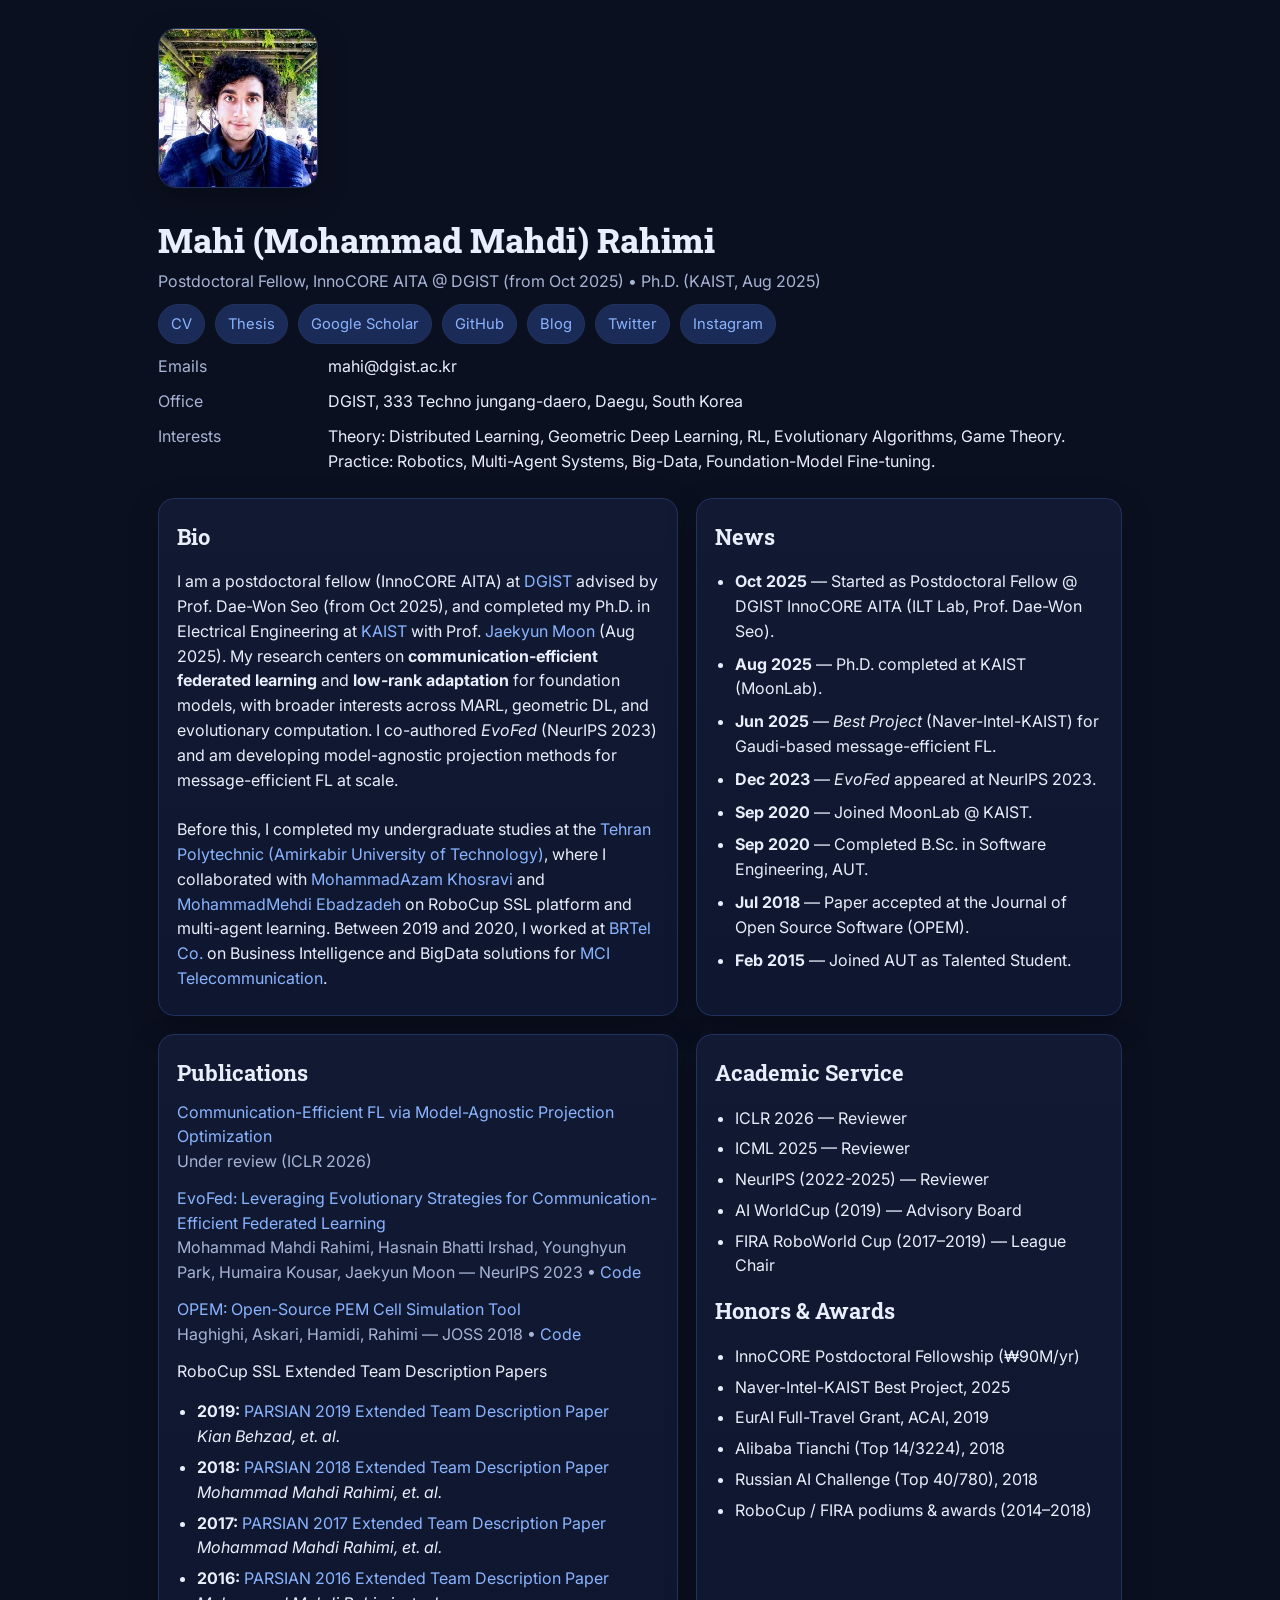
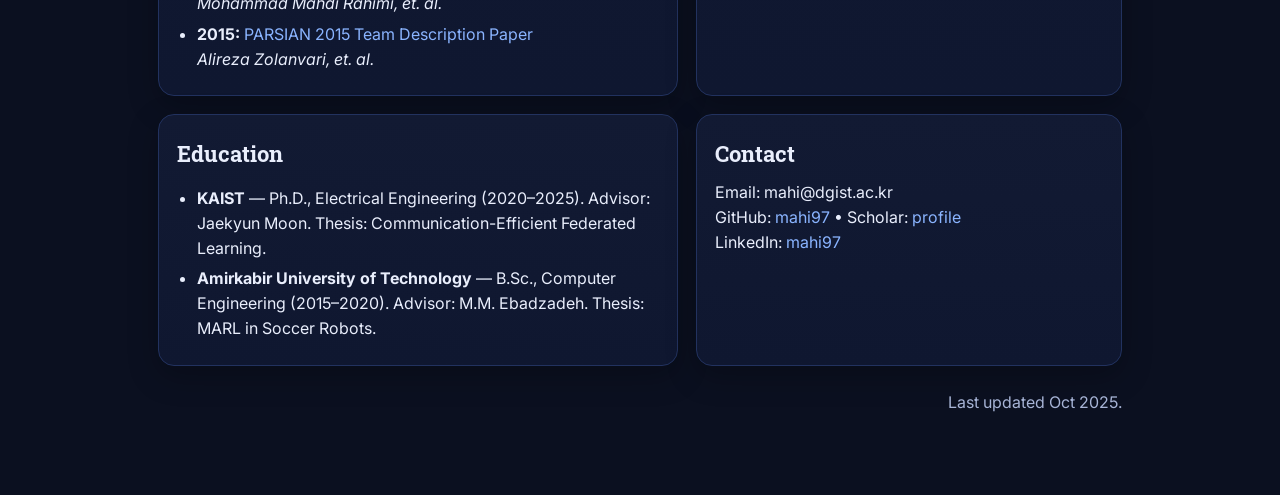
==== commit 2ae52544: "Update CV and add thesis links in index.html Updated CV link and added thesis link." ====
--- a/index.html
+++ b/index.html
@@ -81,7 +81,8 @@
         <h1>Mahi (Mohammad Mahdi) Rahimi</h1>
         <div class="roles">Postdoctoral Fellow, InnoCORE AITA @ DGIST (from Oct 2025) • Ph.D. (KAIST, Aug 2025)</div>
         <div class="links">
-          <a class="chip" href="Work_CV.pdf" target="_blank" title="CV">CV</a>
+          <a class="chip" href="rahimi_cv.pdf" target="_blank" title="CV">CV</a>
+          <a class="chip" href="rahimi_thesis.pdf" target="_blank" title="Thesis">Thesis</a>
           <a class="chip" href="https://scholar.google.com/citations?user=O-KLBfAAAAAJ&hl=en" target="_blank">Google Scholar</a>
           <a class="chip" href="https://github.com/mahi97" target="_blank">GitHub</a>
           <a class="chip" href="https://mahi97.github.io/mahi-log" target="_blank">Blog</a>
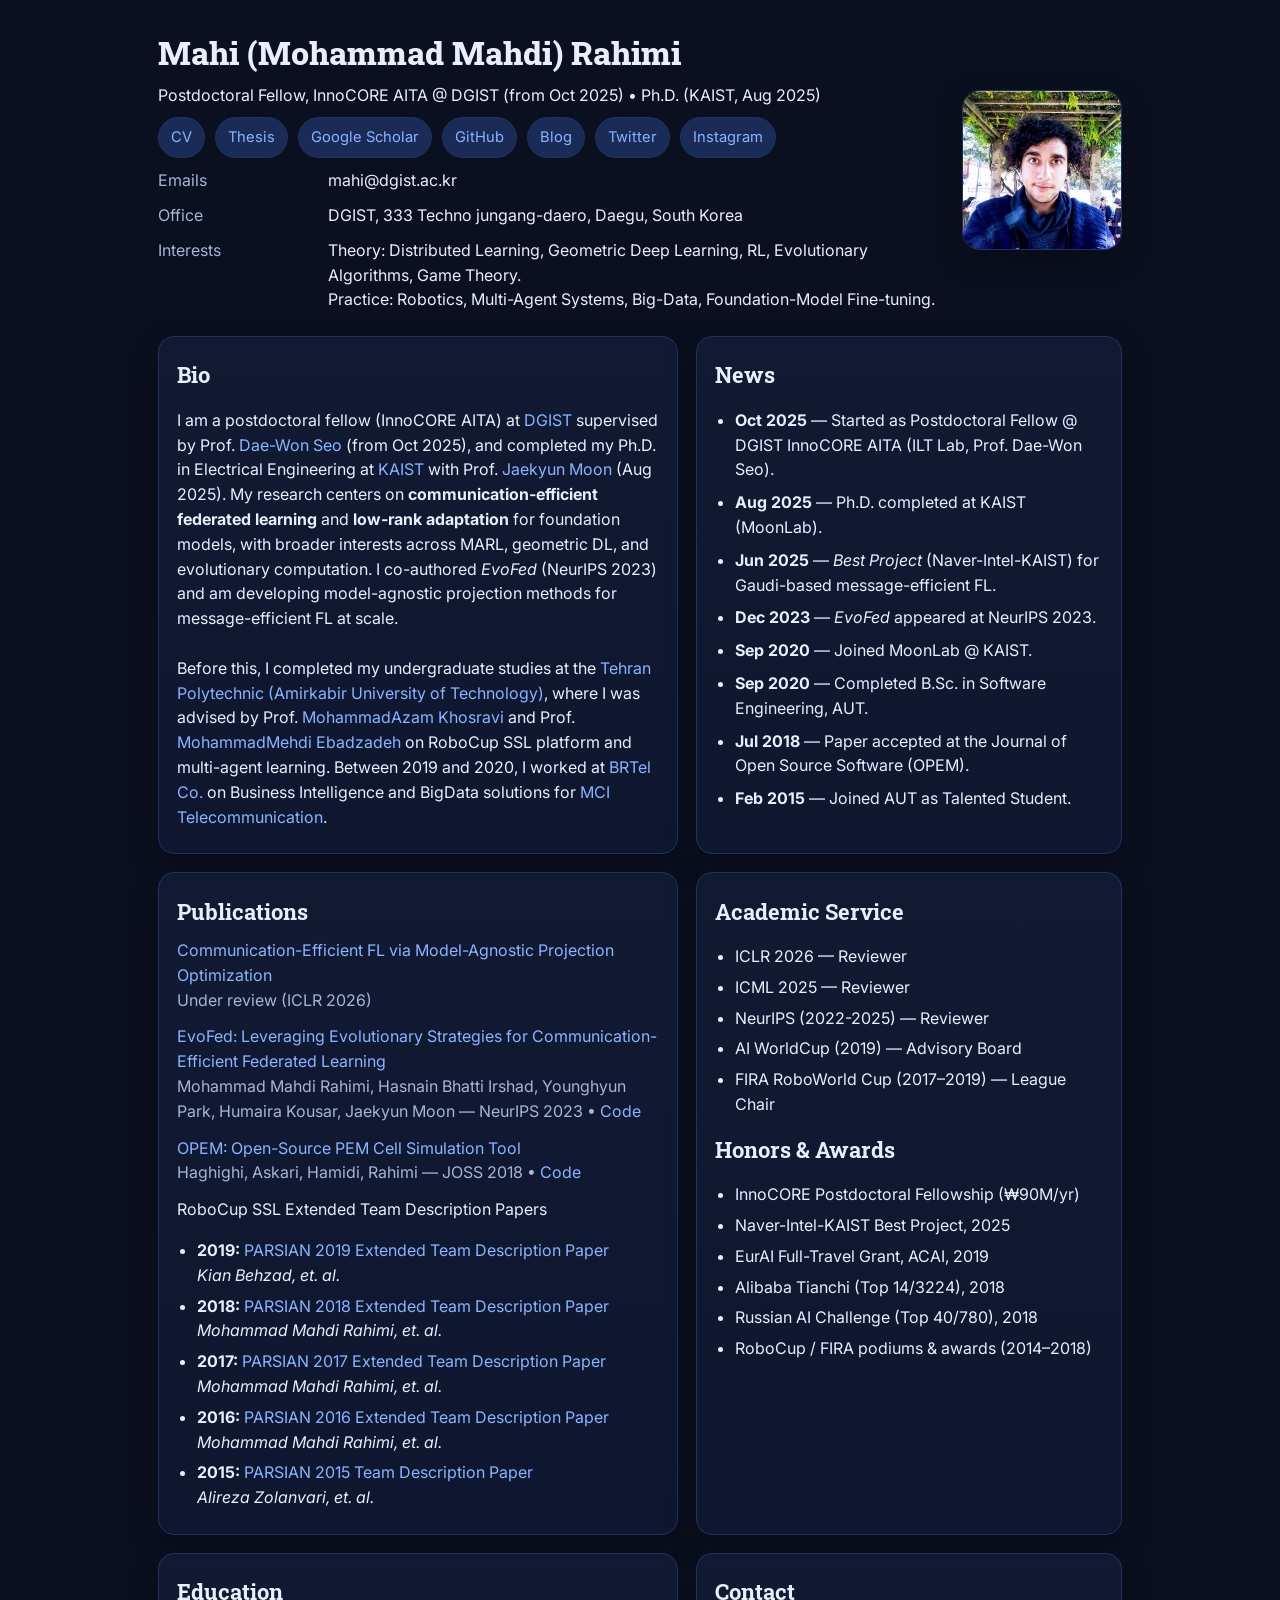
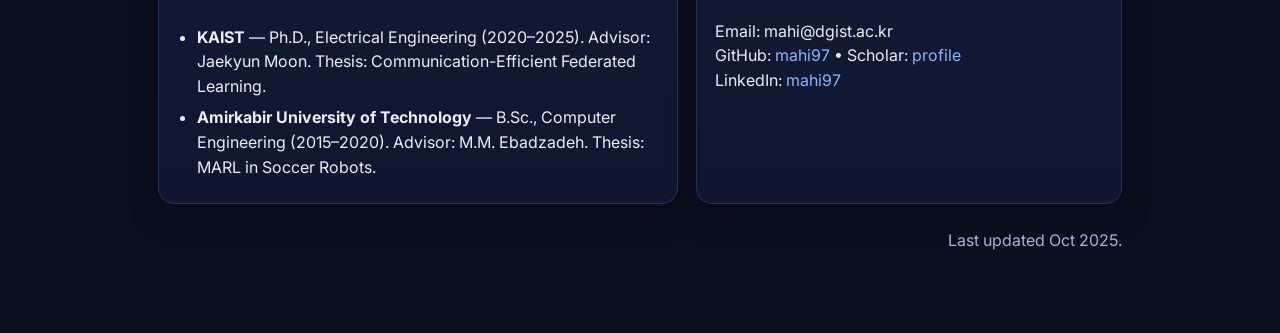
==== commit 48e8f2b0: "Refactor header layout and enhance bio details Updated header layout and modified bio section for cl" ====
--- a/index.html
+++ b/index.html
@@ -42,7 +42,8 @@
     .title .roles{color:var(--muted)}
     .links{display:flex;flex-wrap:wrap;gap:10px;margin-top:10px}
     .chip{display:inline-flex;align-items:center;gap:8px;background:var(--chip);border:1px solid var(--border);padding:8px 12px;border-radius:999px;font-size:.92rem}
-
+    .header-left {flex: 1 1 65%;min-width: 300px;}
+    .header-left h1 {font-family: 'Roboto Slab', serif; font-weight: 800; font-size: 2rem; margin: 0 0 5px;}
     .grid{display:grid;grid-template-columns:1.1fr .9fr;gap:18px;margin-top:24px}
     @media (max-width:900px){.grid{grid-template-columns:1fr}}
 
@@ -76,8 +77,7 @@
 <body>
   <div class="wrap">
     <header>
-      <img src="full.jpg" alt="Portrait of Mahi Rahimi"/>
-      <div class="title">
+      <div class="header-left">
         <h1>Mahi (Mohammad Mahdi) Rahimi</h1>
         <div class="roles">Postdoctoral Fellow, InnoCORE AITA @ DGIST (from Oct 2025) • Ph.D. (KAIST, Aug 2025)</div>
         <div class="links">
@@ -98,17 +98,18 @@
           <div class="v">Theory: Distributed Learning, Geometric Deep Learning, RL, Evolutionary Algorithms, Game Theory. <br>Practice: Robotics, Multi-Agent Systems, Big-Data, Foundation-Model Fine-tuning.</div>
         </div>
       </div>
+      <img src="full.jpg" alt="Portrait of Mahi Rahimi"/>
     </header>
 
     <div class="grid">
       <section>
         <h2>Bio</h2>
         <p>
-          I am a postdoctoral fellow (InnoCORE AITA) at <a href="https://www.dgist.ac.kr/" target="_blank">DGIST</a> advised by Prof. Dae-Won Seo (from Oct 2025),
-          and completed my Ph.D. in Electrical Engineering at <a href="http://ee.kaist.ac.kr" target="_blank">KAIST</a> with Prof. <a href="http://comstolab.kaist.ac.kr/people.html" target="_blank">Jaekyun Moon</a> (Aug 2025).
+          I am a postdoctoral fellow (InnoCORE AITA) at <a href="https://www.dgist.ac.kr/" target="_blank">DGIST</a> supervised by Prof. <a href="https://dae-won-seo.github.io/" target="_blank">Dae-Won Seo</a> (from Oct 2025),
+          and completed my Ph.D. in Electrical Engineering at <a href="http://ee.kaist.ac.kr" target="_blank">KAIST</a> with Prof. <a href="https://scholar.google.com/citations?user=dfH3YpkAAAAJ&hl=en" target="_blank">Jaekyun Moon</a> (Aug 2025).
           My research centers on <b>communication-efficient federated learning</b> and <b>low-rank adaptation</b> for foundation models, with broader interests across MARL, geometric DL, and evolutionary computation. I co-authored <i>EvoFed</i> (NeurIPS 2023) and am developing model-agnostic projection methods for message-efficient FL at scale.
           <br><br>
-          Before this, I completed my undergraduate studies at the <a href="http://ce.aut.ac.ir" target="_blank">Tehran Polytechnic (Amirkabir University of Technology)</a>, where I collaborated with <a href="https://scholar.google.com/citations?user=Q7F-doQAAAAJ&hl=en" target="_blank">MohammadAzam Khosravi</a> and <a href="https://scholar.google.com/citations?user=080Y_lUAAAAJ&hl=en" target="_blank">MohammadMehdi Ebadzadeh</a> on RoboCup SSL platform and multi-agent learning.
+          Before this, I completed my undergraduate studies at the <a href="http://ce.aut.ac.ir" target="_blank">Tehran Polytechnic (Amirkabir University of Technology)</a>, where I was advised by Prof. <a href="https://scholar.google.com/citations?user=Q7F-doQAAAAJ&hl=en" target="_blank">MohammadAzam Khosravi</a> and Prof. <a href="https://scholar.google.com/citations?user=080Y_lUAAAAJ&hl=en" target="_blank">MohammadMehdi Ebadzadeh</a> on RoboCup SSL platform and multi-agent learning.
           Between 2019 and 2020, I worked at <a href="https://brtel.co/" target="_blank">BRTel Co.</a> on Business Intelligence and BigData solutions for <a href="https://mci.ir/" target="_blank">MCI Telecommunication</a>.
         </p>
       </section>
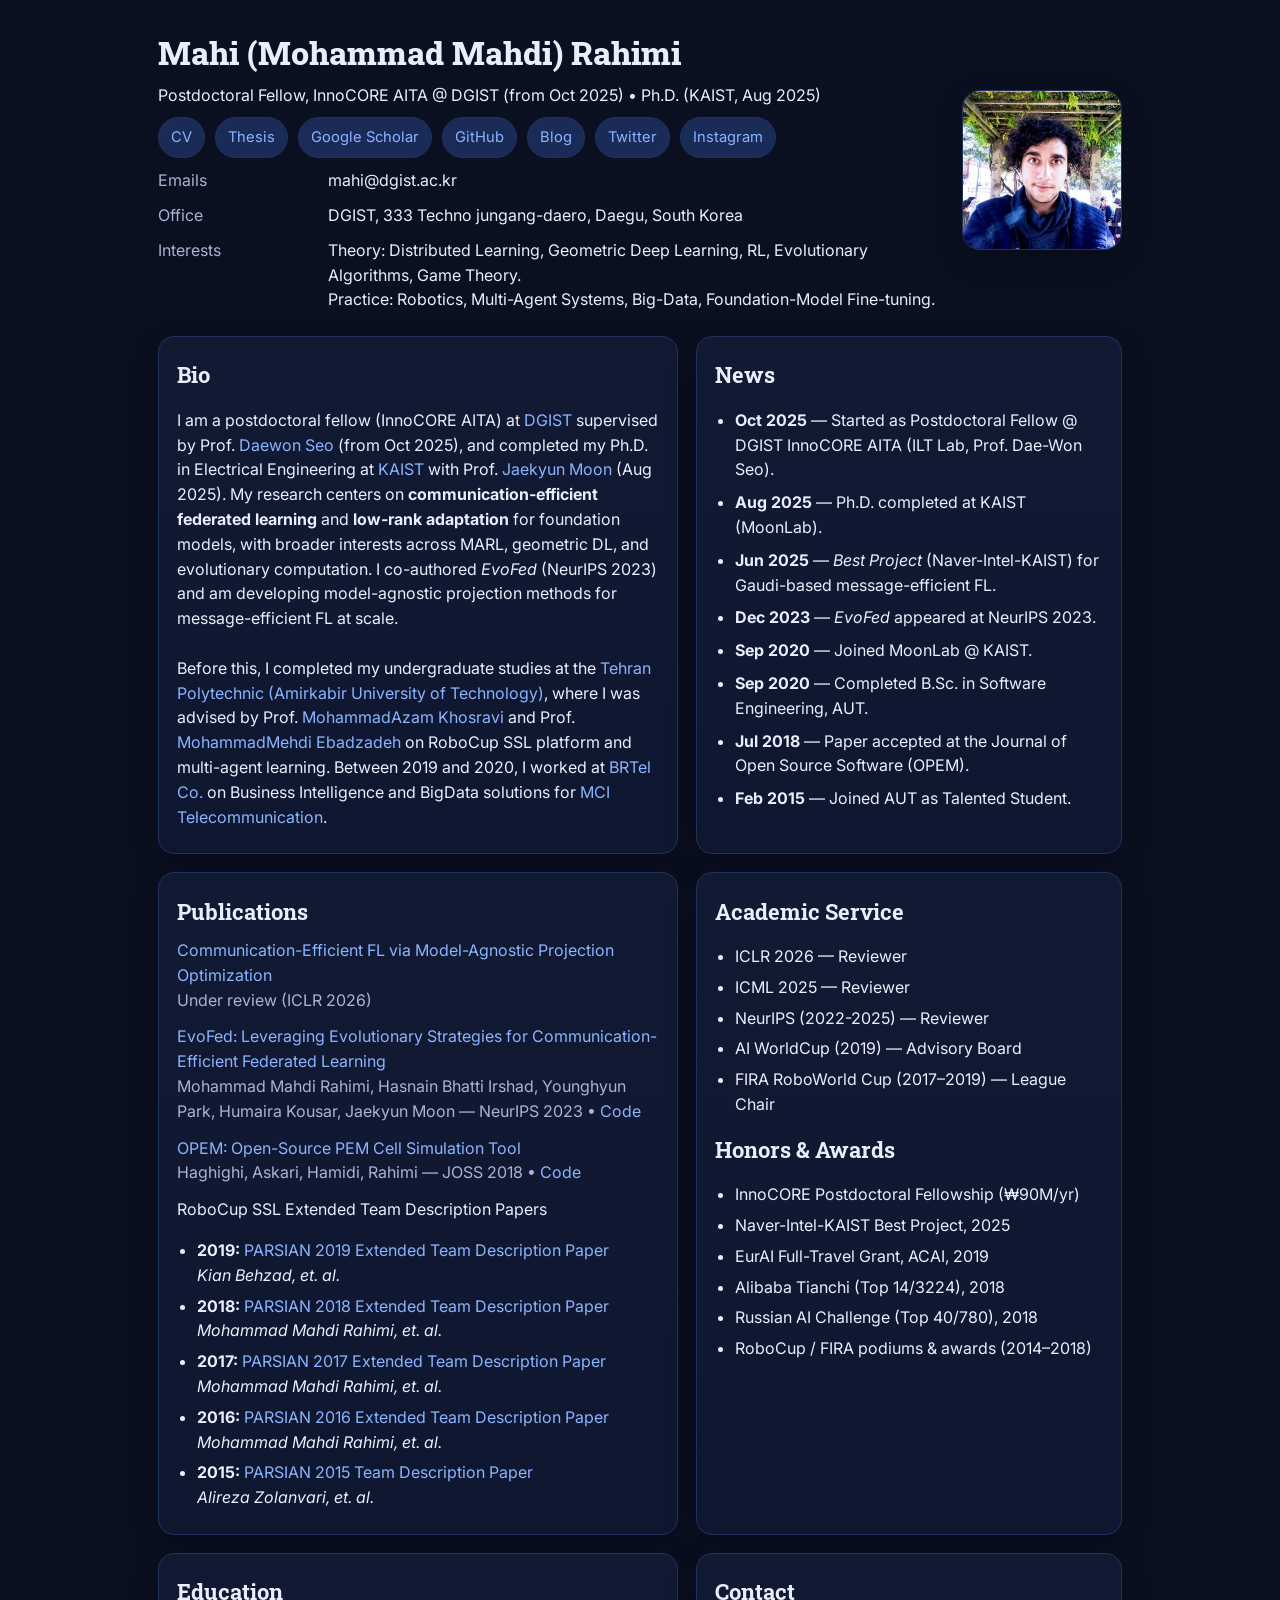
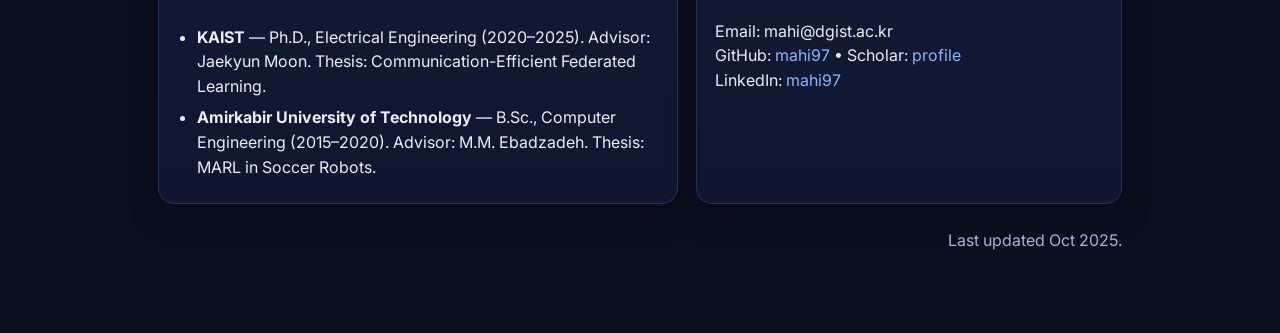
==== commit 27c98b4c: "Correct name spelling from 'Dae-Won' to 'Daewon'" ====
--- a/index.html
+++ b/index.html
@@ -105,7 +105,7 @@
       <section>
         <h2>Bio</h2>
         <p>
-          I am a postdoctoral fellow (InnoCORE AITA) at <a href="https://www.dgist.ac.kr/" target="_blank">DGIST</a> supervised by Prof. <a href="https://dae-won-seo.github.io/" target="_blank">Dae-Won Seo</a> (from Oct 2025),
+          I am a postdoctoral fellow (InnoCORE AITA) at <a href="https://www.dgist.ac.kr/" target="_blank">DGIST</a> supervised by Prof. <a href="https://dae-won-seo.github.io/" target="_blank">Daewon Seo</a> (from Oct 2025),
           and completed my Ph.D. in Electrical Engineering at <a href="http://ee.kaist.ac.kr" target="_blank">KAIST</a> with Prof. <a href="https://scholar.google.com/citations?user=dfH3YpkAAAAJ&hl=en" target="_blank">Jaekyun Moon</a> (Aug 2025).
           My research centers on <b>communication-efficient federated learning</b> and <b>low-rank adaptation</b> for foundation models, with broader interests across MARL, geometric DL, and evolutionary computation. I co-authored <i>EvoFed</i> (NeurIPS 2023) and am developing model-agnostic projection methods for message-efficient FL at scale.
           <br><br>
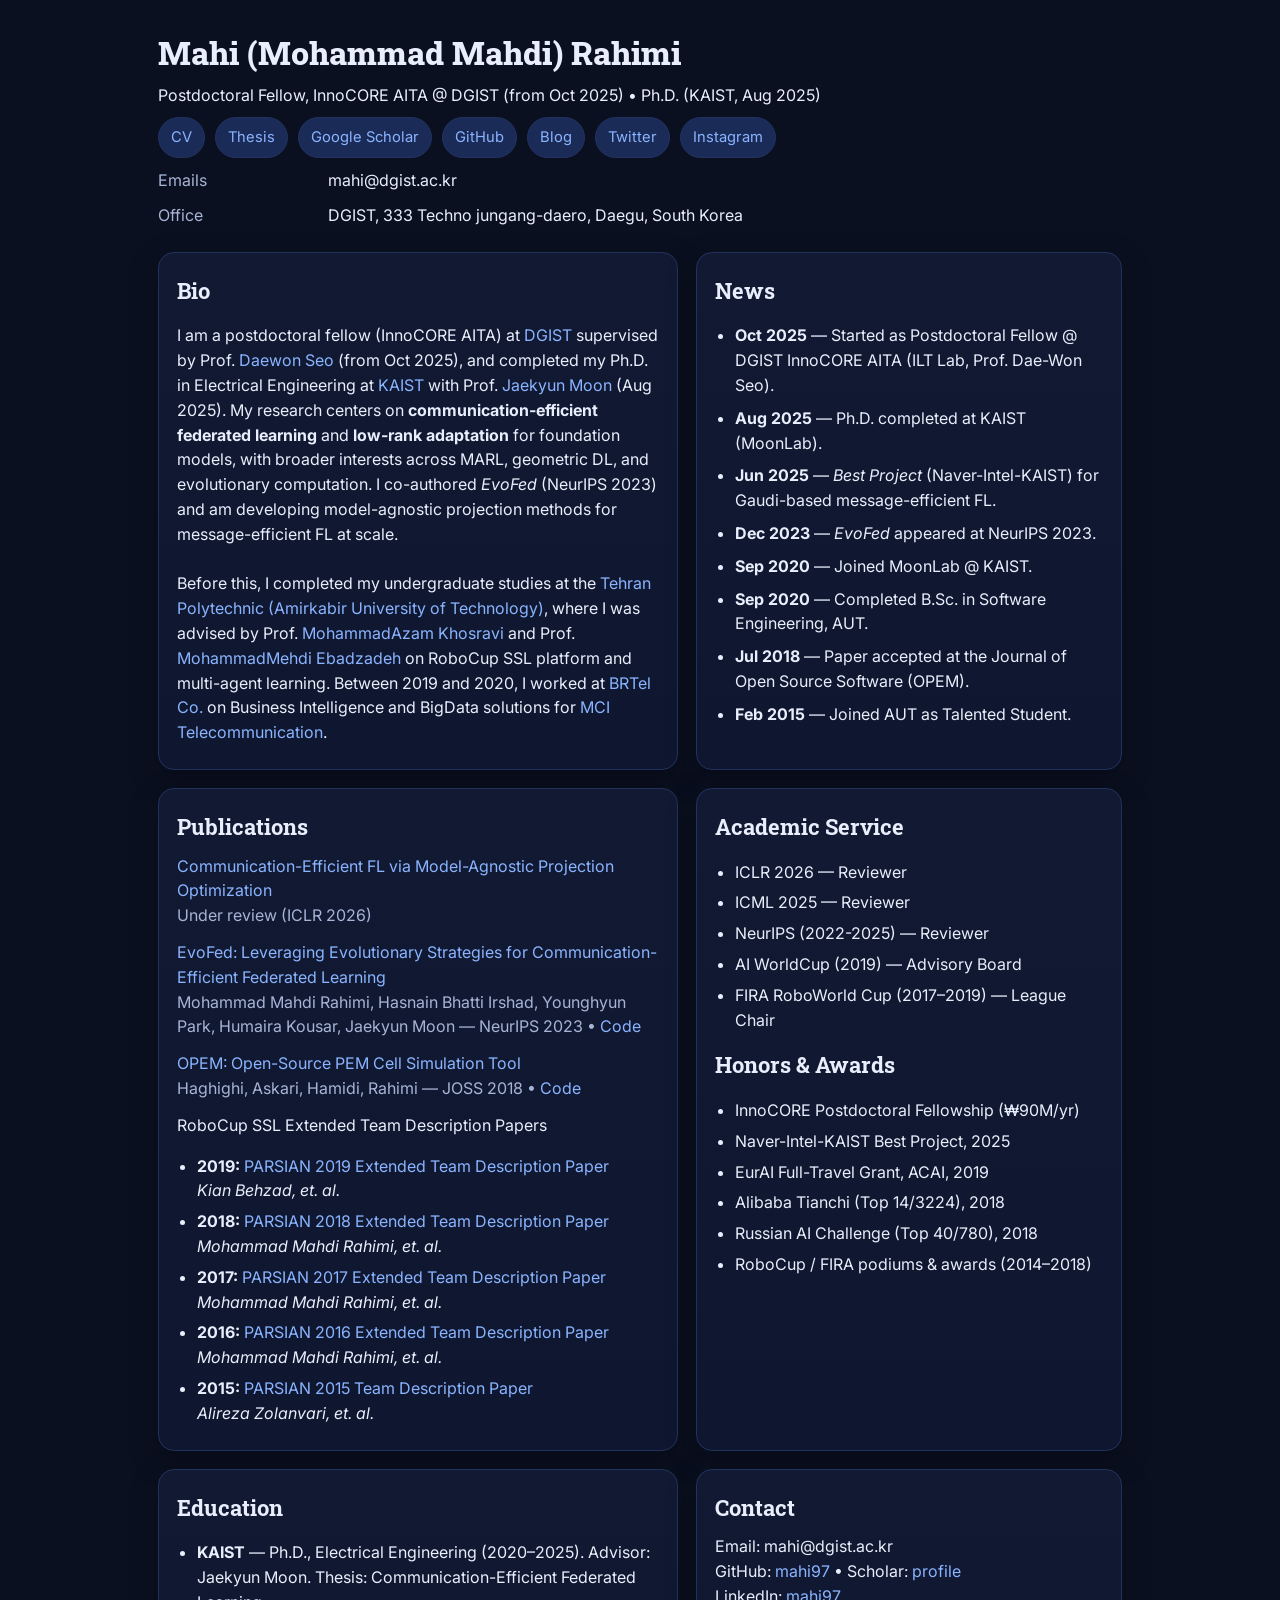
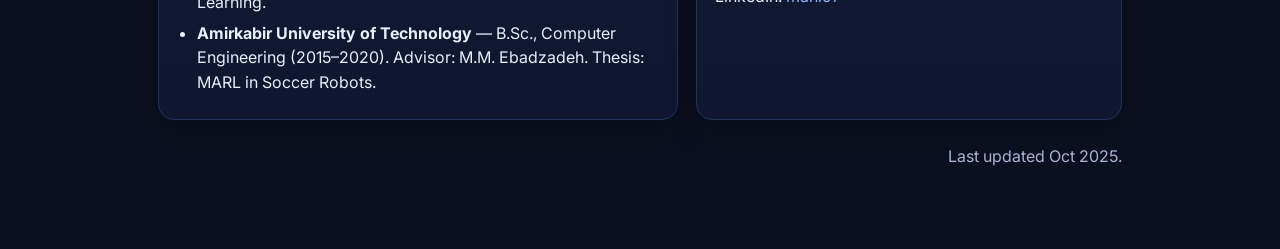
==== commit 1e0c11a5: "Hide interests and portrait image in index.html Comment out interests section and image." ====
--- a/index.html
+++ b/index.html
@@ -94,11 +94,11 @@
           <div class="v">mahi@dgist.ac.kr</div>
           <div class="k">Office</div>
           <div class="v">DGIST, 333 Techno jungang-daero, Daegu, South Korea</div>
-          <div class="k">Interests</div>
-          <div class="v">Theory: Distributed Learning, Geometric Deep Learning, RL, Evolutionary Algorithms, Game Theory. <br>Practice: Robotics, Multi-Agent Systems, Big-Data, Foundation-Model Fine-tuning.</div>
+          <!-- <div class="k">Interests</div> -->
+          <!-- <div class="v">Theory: Distributed Learning, Geometric Deep Learning, RL, Evolutionary Algorithms, Game Theory. <br>Practice: Robotics, Multi-Agent Systems, Big-Data, Foundation-Model Fine-tuning.</div> -->
         </div>
       </div>
-      <img src="full.jpg" alt="Portrait of Mahi Rahimi"/>
+      <!-- <img src="full.jpg" alt="Portrait of Mahi Rahimi"/> -->
     </header>
 
     <div class="grid">
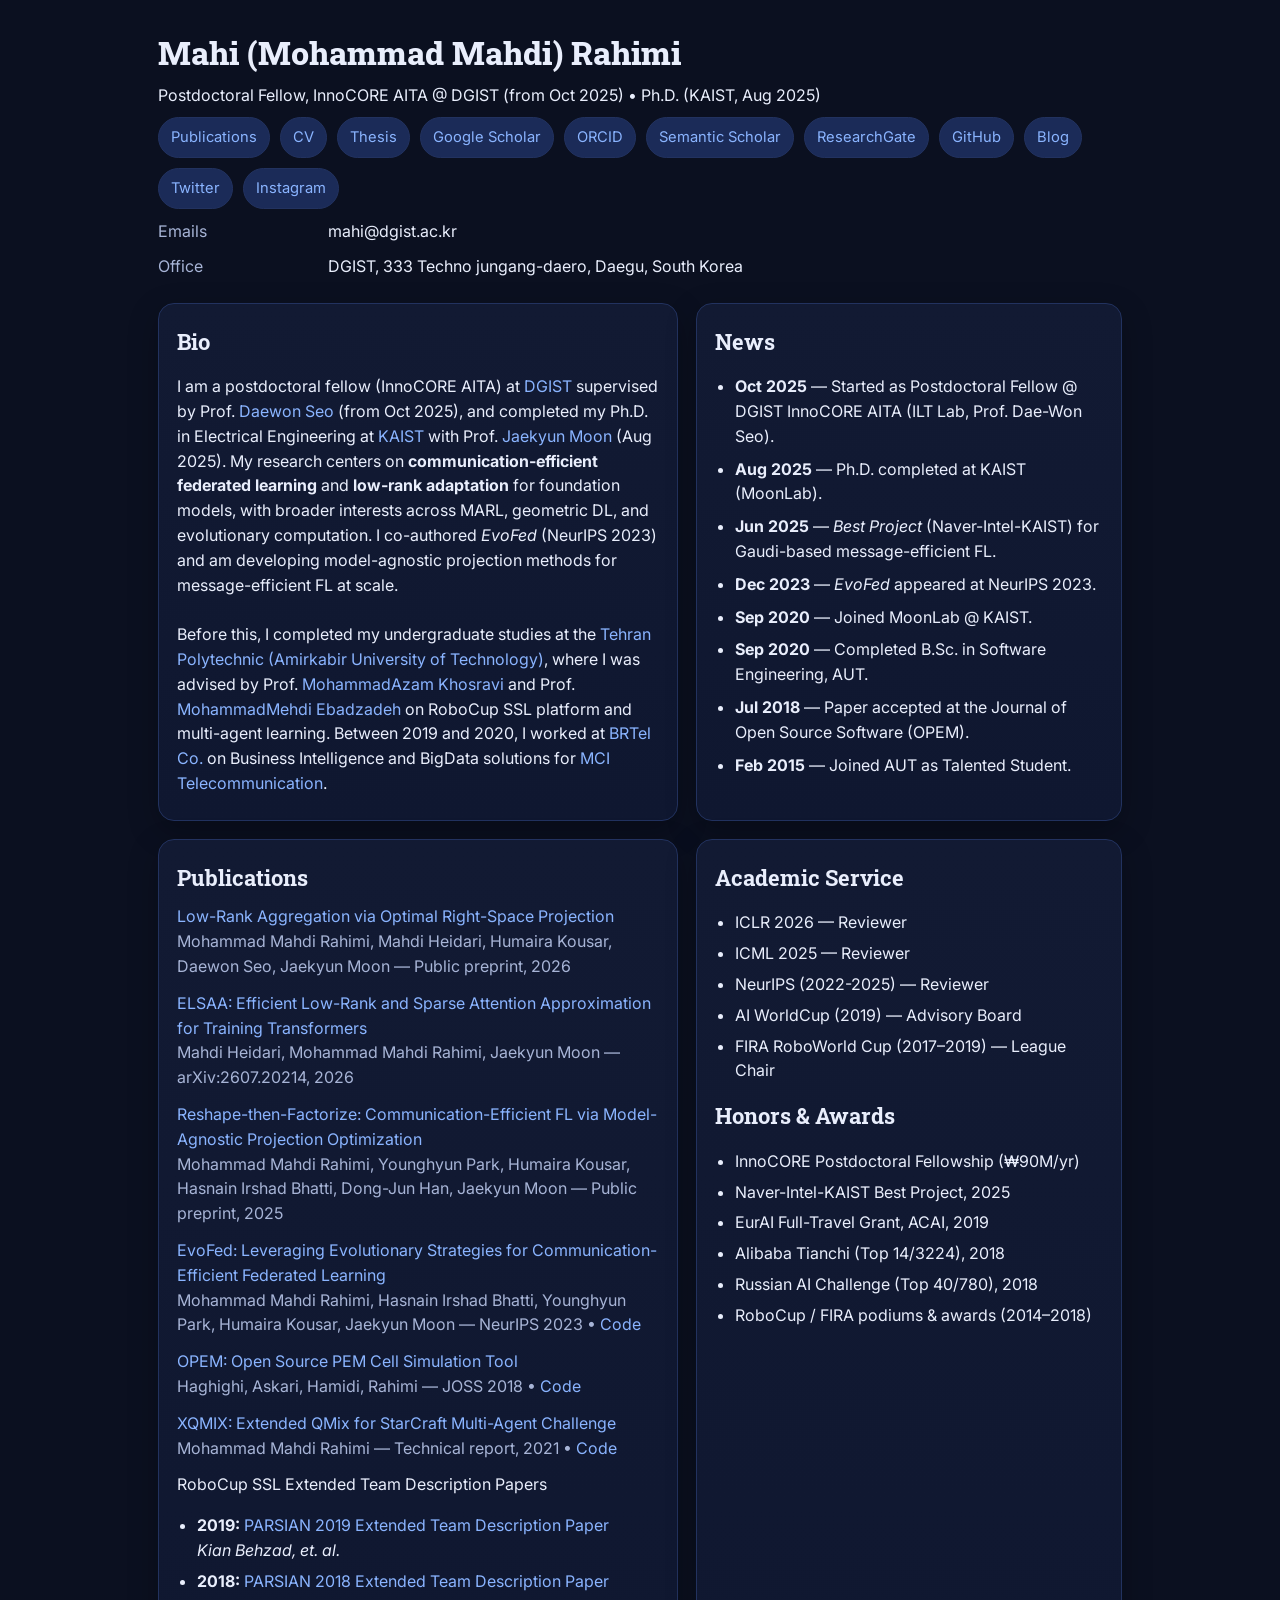
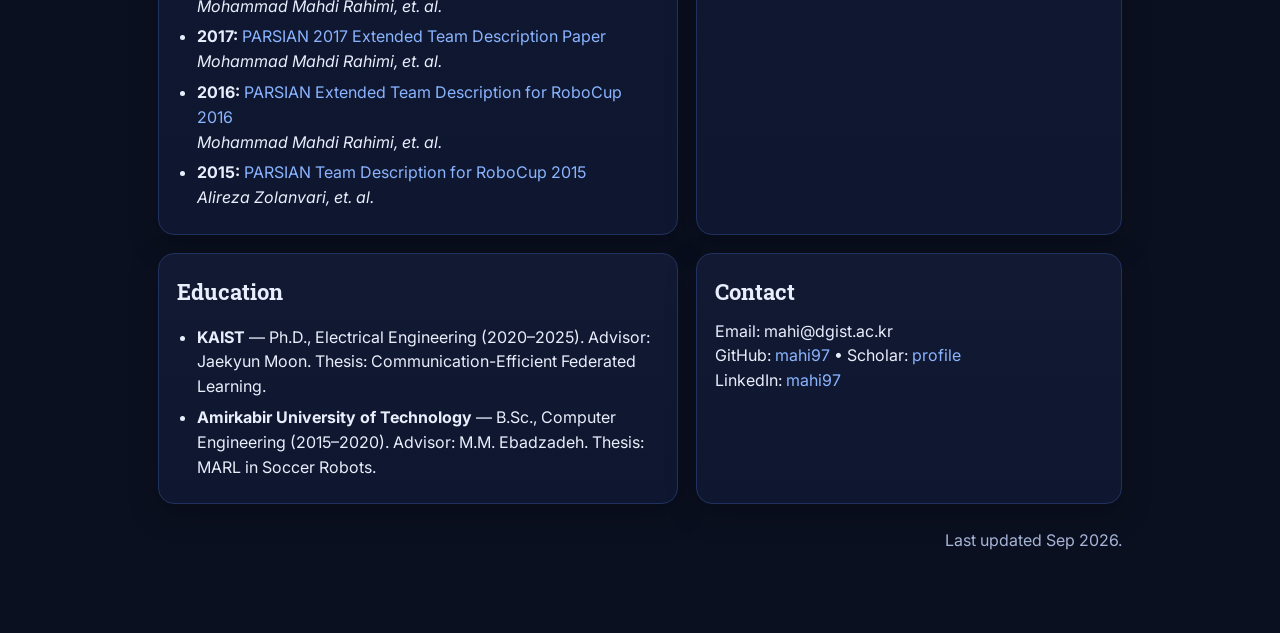
==== commit 6e570f32: "Add canonical publication pages for citation indexing" ====
--- a/index.html
+++ b/index.html
@@ -5,9 +5,10 @@
   <meta name="viewport" content="width=device-width, initial-scale=1" />
   <title>Mahi Rahimi — Home</title>
   <meta name="author" content="Mahi Rahimi">
-  <meta name="keywords" content="Mahi Rahimi, Federated Learning, KAIST, DGIST, MoonLab, InnoCORE, MAPO, EvoFed">
+  <meta name="keywords" content="Mohammad Mahdi Rahimi, Mahi Rahimi, Federated Learning, KAIST, DGIST, EvoFed, PARSIAN, RoboCup">
   <meta name="robots" content="index,follow">
-  <meta name="description" content="Homepage of Mahi Rahimi — Federated Learning, MARL, Geometric Deep Learning.">
+  <meta name="description" content="Homepage and canonical publication index of Mohammad Mahdi (Mahi) Rahimi, researcher in federated learning and multi-agent systems.">
+  <link rel="canonical" href="https://mahi97.github.io/">
 
   <!-- Fonts -->
   <link href="https://fonts.googleapis.com/css2?family=Inter:wght@300;400;600;700;800&family=Roboto+Slab:wght@300;400;700&display=swap" rel="stylesheet">
@@ -81,9 +82,13 @@
         <h1>Mahi (Mohammad Mahdi) Rahimi</h1>
         <div class="roles">Postdoctoral Fellow, InnoCORE AITA @ DGIST (from Oct 2025) • Ph.D. (KAIST, Aug 2025)</div>
         <div class="links">
+          <a class="chip" href="publications/" title="Publications">Publications</a>
           <a class="chip" href="rahimi_cv.pdf" target="_blank" title="CV">CV</a>
-          <a class="chip" href="rahimi_thesis.pdf" target="_blank" title="Thesis">Thesis</a>
+          <a class="chip" href="publications/thesis/" title="Thesis">Thesis</a>
           <a class="chip" href="https://scholar.google.com/citations?user=O-KLBfAAAAAJ&hl=en" target="_blank">Google Scholar</a>
+          <a class="chip" href="https://orcid.org/0000-0002-6614-4512" target="_blank">ORCID</a>
+          <a class="chip" href="https://www.semanticscholar.org/author/2066060409" target="_blank">Semantic Scholar</a>
+          <a class="chip" href="https://www.researchgate.net/profile/Mohammad-Mahdi-Rahimi-2" target="_blank">ResearchGate</a>
           <a class="chip" href="https://github.com/mahi97" target="_blank">GitHub</a>
           <a class="chip" href="https://mahi97.github.io/mahi-log" target="_blank">Blog</a>
           <a class="chip" href="https://twitter.com/MahiRahimi" target="_blank">Twitter</a>
@@ -133,33 +138,45 @@
       <section>
         <h2>Publications</h2>
         <div class="pub">
-          <div><a href="#" onclick="return false">Communication-Efficient FL via Model-Agnostic Projection Optimization</a></div>
-          <div class="meta">Under review (ICLR 2026)</div>
-        </div>
-        <div class="pub">
-          <div><a href="https://proceedings.neurips.cc/paper_files/paper/2023/file/c48fe446e651cd49fb58a6833e015103-Paper-Conference.pdf" target="_blank">EvoFed: Leveraging Evolutionary Strategies for Communication-Efficient Federated Learning</a></div>
-          <div class="meta">Mohammad Mahdi Rahimi, Hasnain Bhatti Irshad, Younghyun Park, Humaira Kousar, Jaekyun Moon — NeurIPS 2023 • <a href="https://github.com/mahi97/EvoFL" target="_blank">Code</a> </div>  
-        </div>
-        <div class="pub">
-          <div><a href="https://joss.theoj.org/papers/10.21105/joss.00676.pdf" target="_blank">OPEM: Open-Source PEM Cell Simulation Tool</a></div>
+          <div><a href="https://openreview.net/forum?id=2hNK26yQee" target="_blank">Low-Rank Aggregation via Optimal Right-Space Projection</a></div>
+          <div class="meta">Mohammad Mahdi Rahimi, Mahdi Heidari, Humaira Kousar, Daewon Seo, Jaekyun Moon — Public preprint, 2026</div>
+        </div>
+        <div class="pub">
+          <div><a href="publications/elsaa/">ELSAA: Efficient Low-Rank and Sparse Attention Approximation for Training Transformers</a></div>
+          <div class="meta">Mahdi Heidari, Mohammad Mahdi Rahimi, Jaekyun Moon — arXiv:2607.20214, 2026</div>
+        </div>
+        <div class="pub">
+          <div><a href="https://openreview.net/forum?id=6zNODYRJvI" target="_blank">Reshape-then-Factorize: Communication-Efficient FL via Model-Agnostic Projection Optimization</a></div>
+          <div class="meta">Mohammad Mahdi Rahimi, Younghyun Park, Humaira Kousar, Hasnain Irshad Bhatti, Dong-Jun Han, Jaekyun Moon — Public preprint, 2025</div>
+        </div>
+        <div class="pub">
+          <div><a href="publications/evofed/">EvoFed: Leveraging Evolutionary Strategies for Communication-Efficient Federated Learning</a></div>
+          <div class="meta">Mohammad Mahdi Rahimi, Hasnain Irshad Bhatti, Younghyun Park, Humaira Kousar, Jaekyun Moon — NeurIPS 2023 • <a href="https://github.com/mahi97/EvoFL" target="_blank">Code</a></div>
+        </div>
+        <div class="pub">
+          <div><a href="publications/opem/">OPEM: Open Source PEM Cell Simulation Tool</a></div>
           <div class="meta">Haghighi, Askari, Hamidi, Rahimi — JOSS 2018 • <a href="https://github.com/ECSIM/OPEM" target="_blank">Code</a></div>
+        </div>
+        <div class="pub">
+          <div><a href="publications/xqmix/">XQMIX: Extended QMix for StarCraft Multi-Agent Challenge</a></div>
+          <div class="meta">Mohammad Mahdi Rahimi — Technical report, 2021 • <a href="https://github.com/mahi97/XQMIX" target="_blank">Code</a></div>
         </div>
         <div class="pub">
           <div>RoboCup SSL Extended Team Description Papers</div>
           <ul class="tight">
-            <li><b>2019:</b> <a href="https://ssl.robocup.org/wp-content/uploads/2019/03/2019_ETDP_Parsian.pdf" target="_blank">PARSIAN 2019 Extended Team Description Paper</a><br>
+            <li><b>2019:</b> <a href="publications/parsian-2019/">PARSIAN 2019 Extended Team Description Paper</a><br>
               <i>Kian Behzad, et. al.</i>
             </li>
-            <li><b>2018:</b> <a href="https://ssl.robocup.org/wp-content/uploads/2019/01/2018_ETDP_Parsian.pdf" target="_blank">PARSIAN 2018 Extended Team Description Paper</a><br>
+            <li><b>2018:</b> <a href="publications/parsian-2018/">PARSIAN 2018 Extended Team Description Paper</a><br>
               <i>Mohammad Mahdi Rahimi, et. al.</i>
             </li>
-            <li><b>2017:</b> <a href="https://www.robocup2017.org/file/symposium/soccer_sml_size/Robocupssl2017-final14.pdf" target="_blank">PARSIAN 2017 Extended Team Description Paper</a><br>
+            <li><b>2017:</b> <a href="publications/parsian-2017/">PARSIAN 2017 Extended Team Description Paper</a><br>
               <i>Mohammad Mahdi Rahimi, et. al.</i>
             </li>
-            <li><b>2016:</b> <a href="https://ssl.robocup.org/wp-content/uploads/2019/01/2016_ETDP_Parsian.pdf" target="_blank">PARSIAN 2016 Extended Team Description Paper</a><br>
+            <li><b>2016:</b> <a href="publications/parsian-2016/">PARSIAN Extended Team Description for RoboCup 2016</a><br>
               <i>Mohammad Mahdi Rahimi, et. al.</i>
             </li>
-            <li><b>2015:</b> <a href="https://ssl.robocup.org/wp-content/uploads/2019/01/2015_TDP_Parsian.pdf" target="_blank">PARSIAN 2015 Team Description Paper</a><br>
+            <li><b>2015:</b> <a href="publications/parsian-2015/">PARSIAN Team Description for RoboCup 2015</a><br>
               <i>Alireza Zolanvari, et. al.</i>
             </li>
           </ul>
@@ -207,7 +224,7 @@
     </div>
 
     <footer>
-     Last updated Oct 2025.
+     Last updated Sep 2026.
     </footer>
   </div>
 </body>
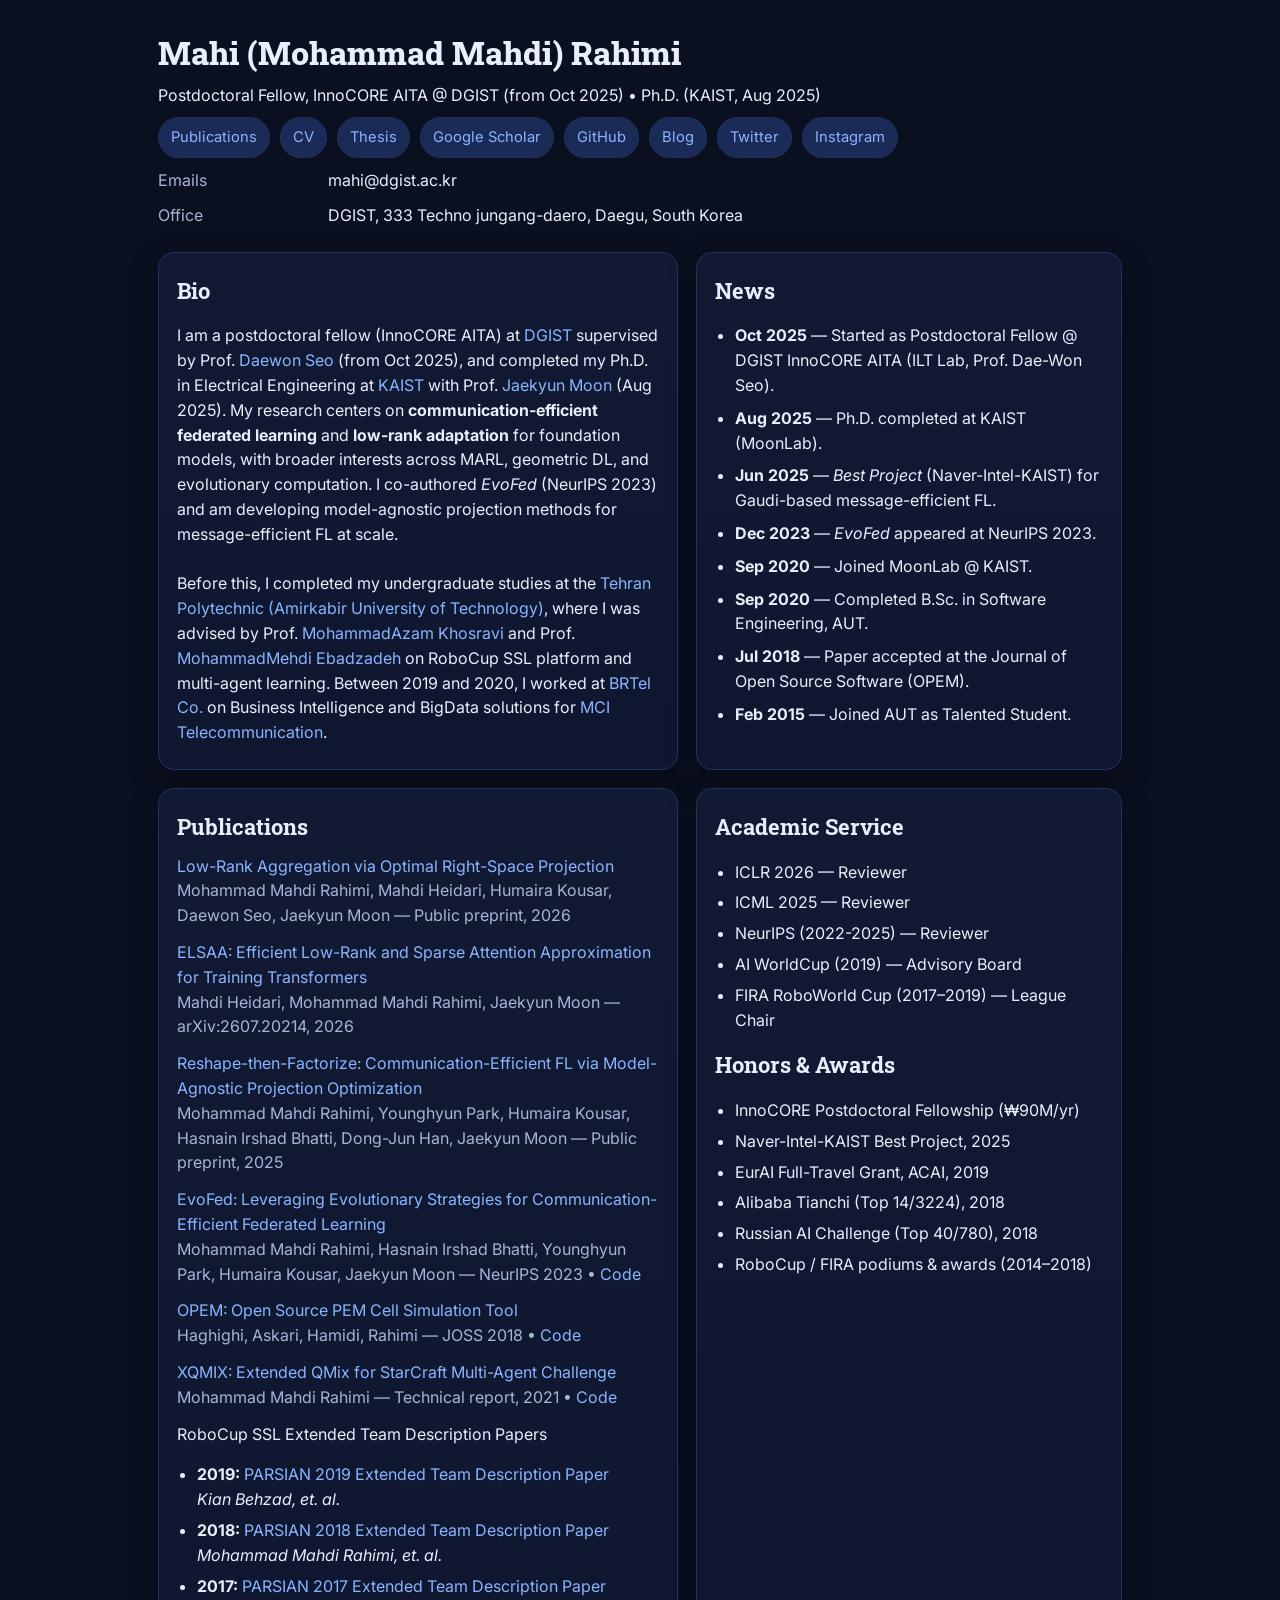
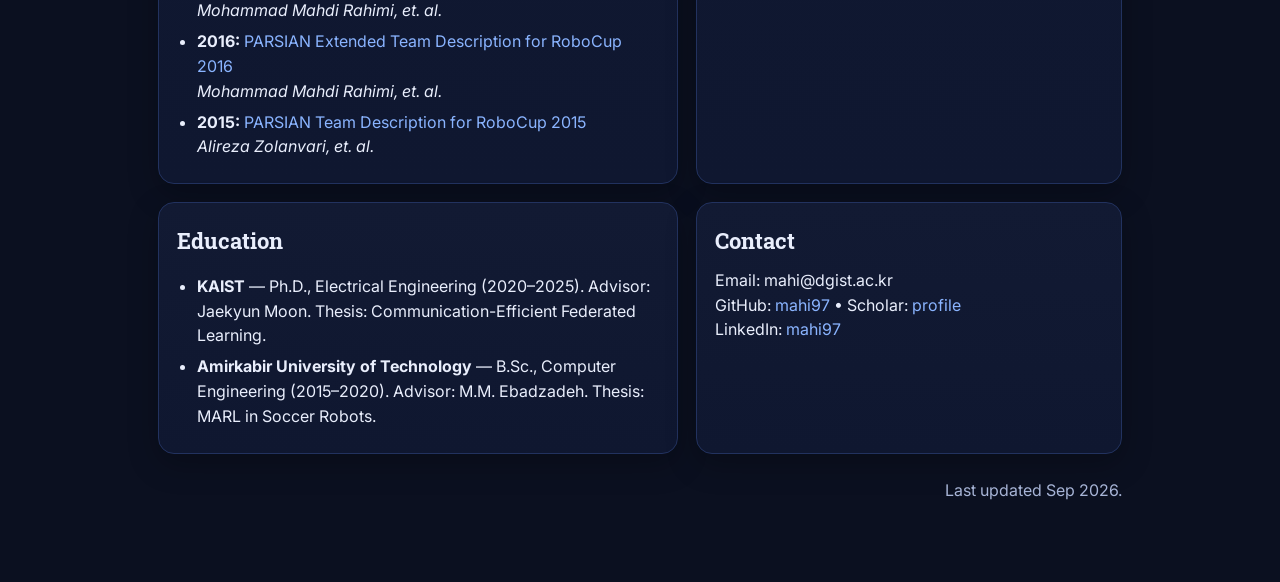
==== commit 6ed609ed: "Update index.html" ====
--- a/index.html
+++ b/index.html
@@ -86,9 +86,9 @@
           <a class="chip" href="rahimi_cv.pdf" target="_blank" title="CV">CV</a>
           <a class="chip" href="publications/thesis/" title="Thesis">Thesis</a>
           <a class="chip" href="https://scholar.google.com/citations?user=O-KLBfAAAAAJ&hl=en" target="_blank">Google Scholar</a>
-          <a class="chip" href="https://orcid.org/0000-0002-6614-4512" target="_blank">ORCID</a>
-          <a class="chip" href="https://www.semanticscholar.org/author/2066060409" target="_blank">Semantic Scholar</a>
-          <a class="chip" href="https://www.researchgate.net/profile/Mohammad-Mahdi-Rahimi-2" target="_blank">ResearchGate</a>
+          <!-- <a class="chip" href="https://orcid.org/0000-0002-6614-4512" target="_blank">ORCID</a> -->
+          <!-- <a class="chip" href="https://www.semanticscholar.org/author/2066060409" target="_blank">Semantic Scholar</a> -->
+          <!-- <a class="chip" href="https://www.researchgate.net/profile/Mohammad-Mahdi-Rahimi-2" target="_blank">ResearchGate</a> -->
           <a class="chip" href="https://github.com/mahi97" target="_blank">GitHub</a>
           <a class="chip" href="https://mahi97.github.io/mahi-log" target="_blank">Blog</a>
           <a class="chip" href="https://twitter.com/MahiRahimi" target="_blank">Twitter</a>
